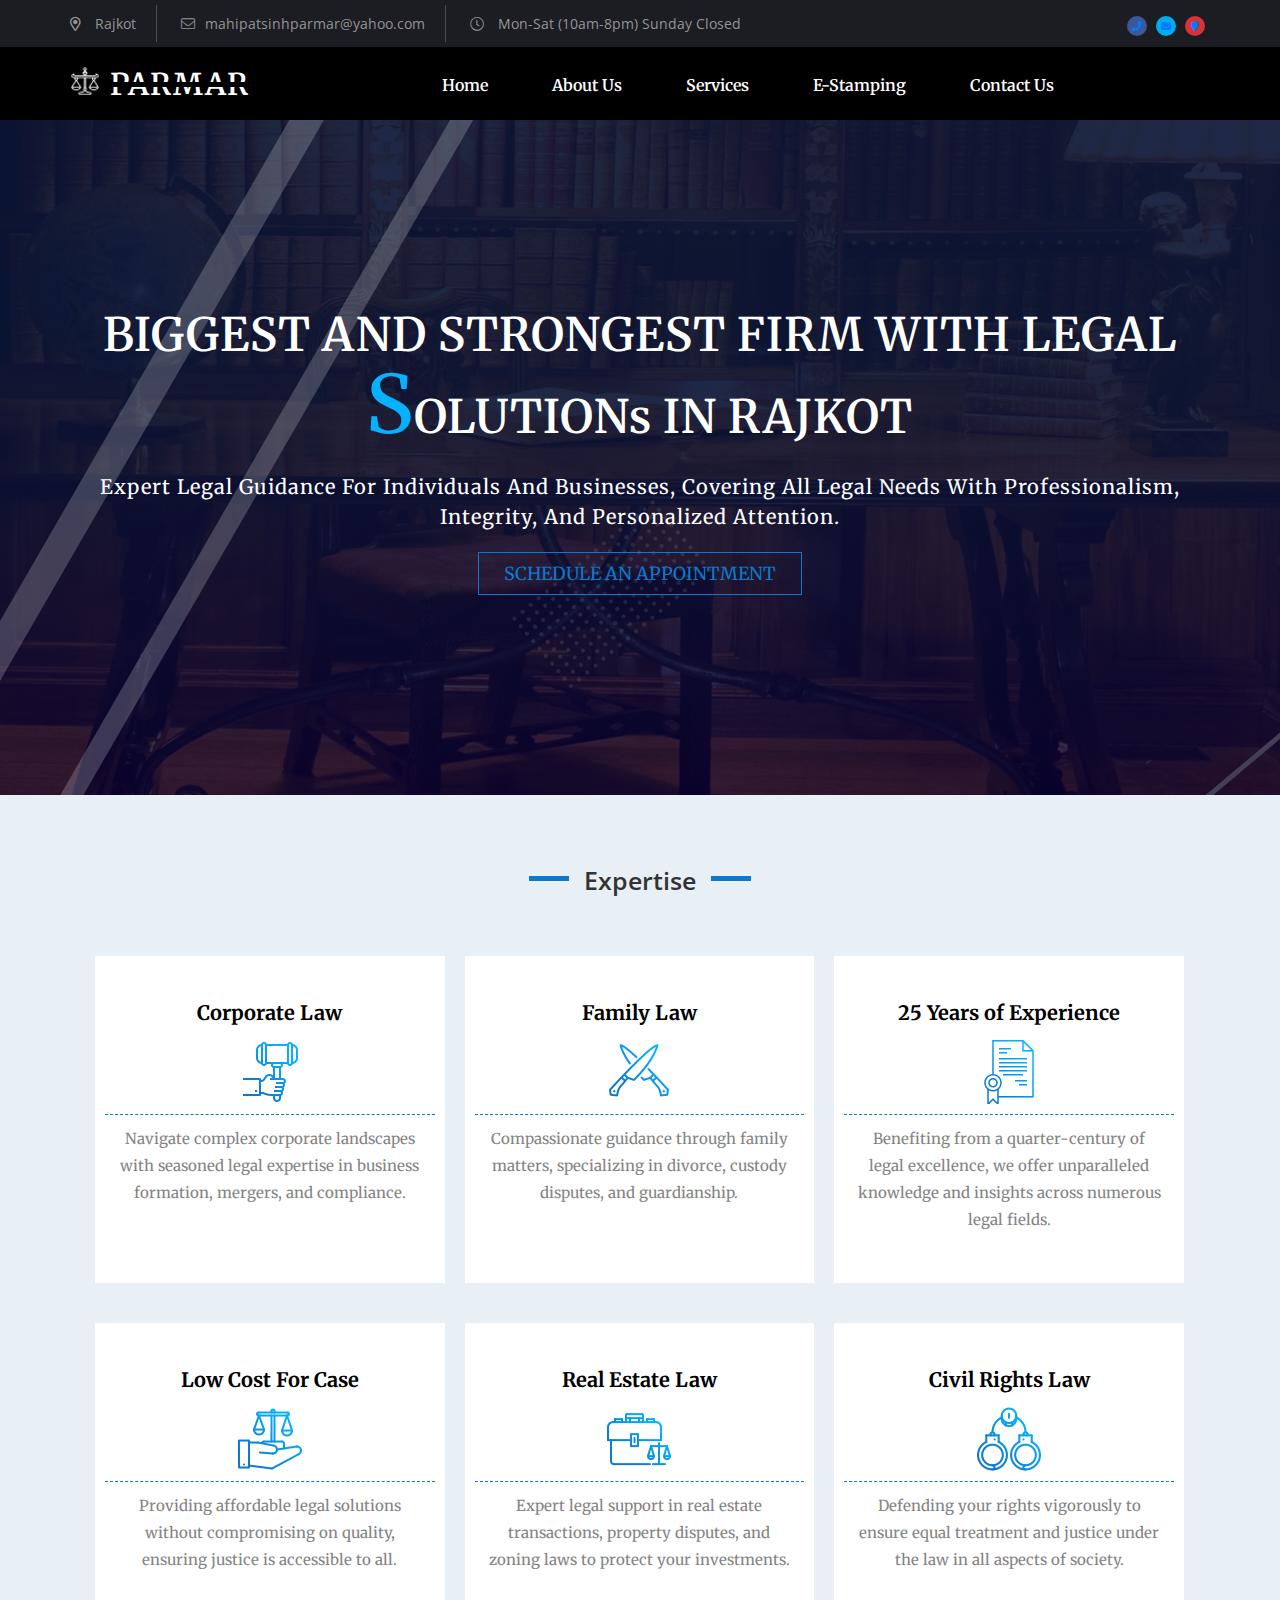
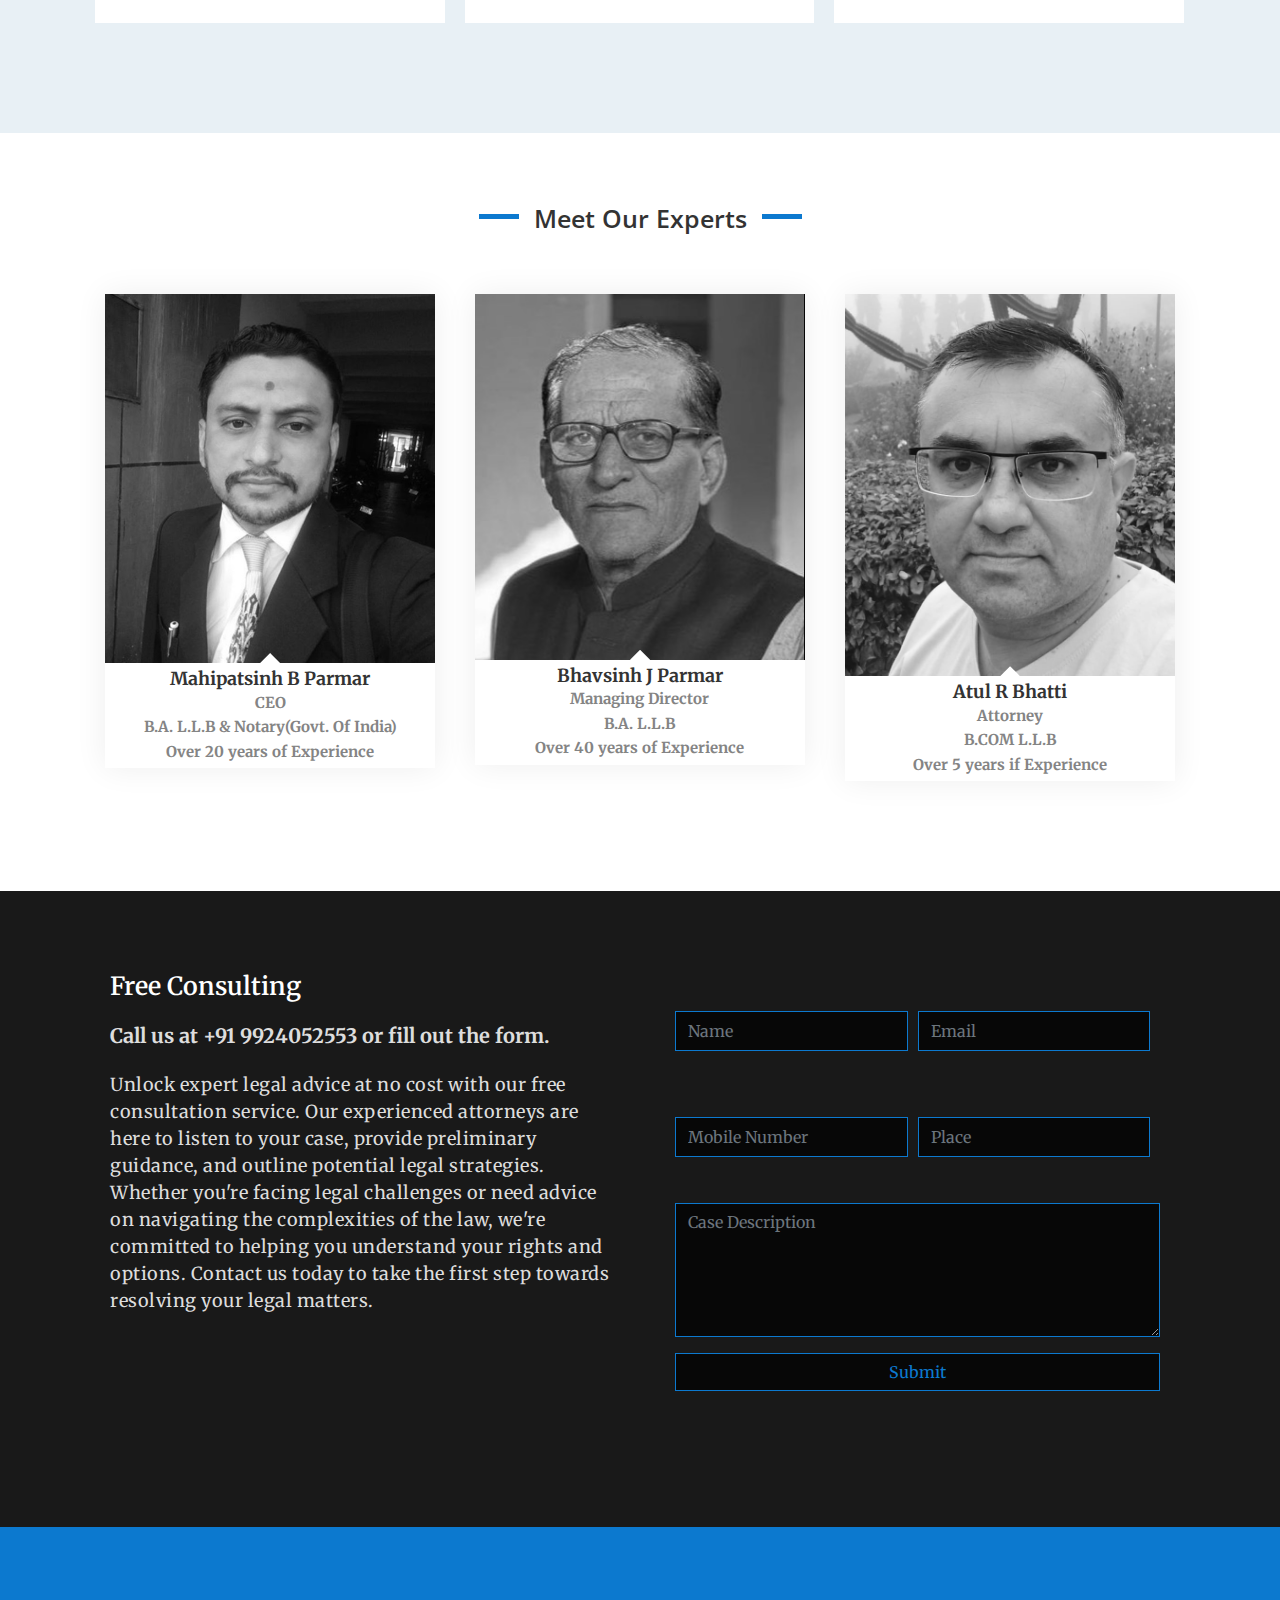
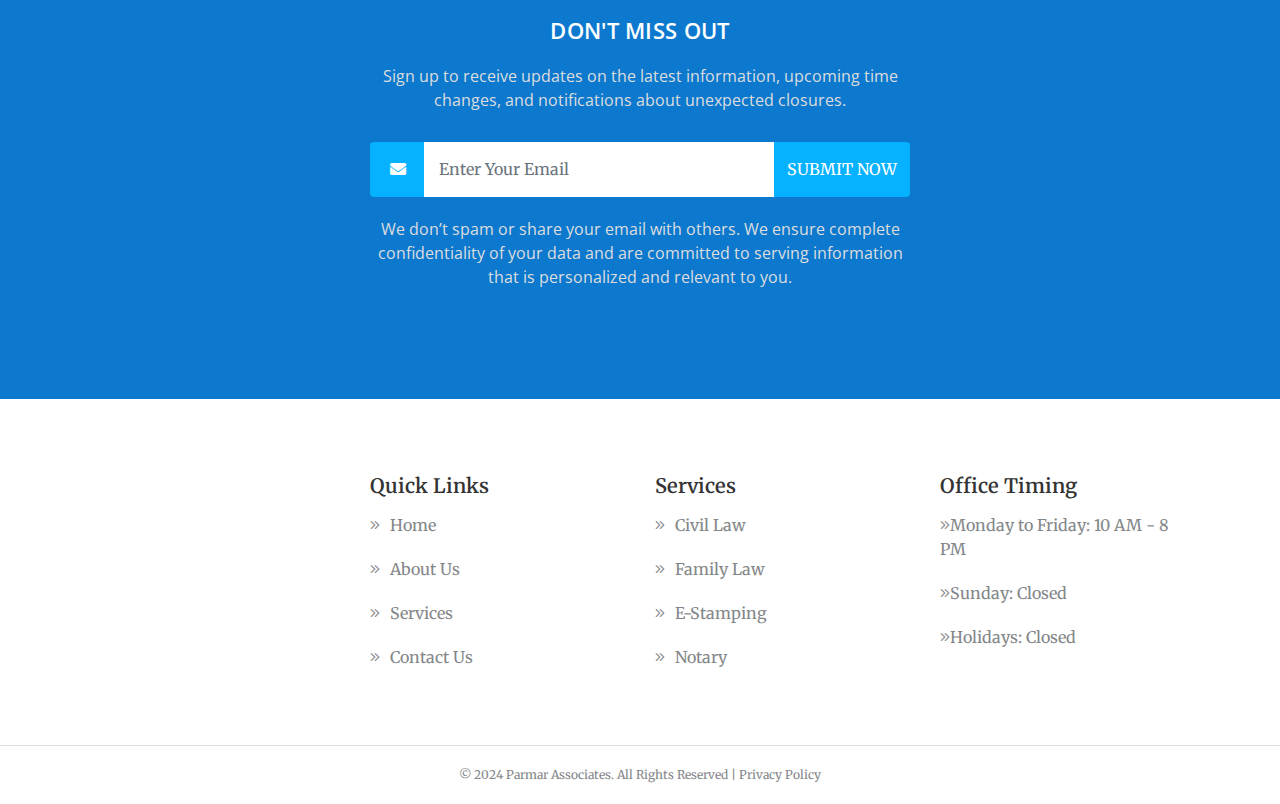
==== bootstrap-lawyer-template-free-download/index.html @ 135bc4b3 "Changed whole site" ====
<!doctype html>
<html lang="en">

<head>
    <meta charset="utf-8">
    <meta name="viewport" content="width=device-width, initial-scale=1, shrink-to-fit=no">
    <title>Parmar Law Firm</title>
    <link rel="shortcut icon" href="assets/images/fav.png" type="image/x-icon">
    <link rel="stylesheet" href="assets/css/bootstrap.min.css">
    <link rel="stylesheet" href="assets/css/all.min.css">
    <link rel="stylesheet" href="assets/css/style.css" />
    <!-- <link rel="stylesheet" href="assets/css/responsive.css" /> -->
</head>

<body>
    <header>
        <div class="top-sec">
            <div class="container">
                <div class="row">
                    <div class="top-use-sec">
                        <ol>
                            <li><i class="far fa-map-marker-alt"></i> Rajkot</li>
                            <li><i class="fal fa-envelope"></i>mahipatsinhparmar@yahoo.com</li>
                            <li><i class="fal fa-clock"></i> Mon-Sat (10am-8pm) Sunday Closed</li>
                        </ol>
                        <div class="top-social">
                            <ul>
                                <li><a href="tel:+91 9924052553"><i class="fas fa-phone"></i></a></li> <!-- Updated for phone -->
                                <li><a href="mailto:mahipatsinhparmar@yahoo.com"><i class="fas fa-envelope"></i></a></li>
                                <li><a href="https://www.google.com/maps/dir//Accurate+Square,+ACCURATE+SQUARE,+Nr+ATUL+MOTORS,+Tagore+Rd,+GIDC+UdhyogNagar,+Bhakti+Nagar,+Rajkot,+Gujarat+360002,+India/@22.2834479,70.7929399,19z/data=!4m17!1m7!3m6!1s0x3959cbda35b90e2b:0x4c82ea617915c2b4!2sAccurate+Square!8m2!3d22.2834467!4d70.7935836!16s%2Fg%2F11fd486b8y!4m8!1m0!1m5!1m1!1s0x3959cbda35b90e2b:0x4c82ea617915c2b4!2m2!1d70.7935836!2d22.2834467!3e3?entry=ttu"> <i class="fa fa-map-marker" href=""></i> </a></li>
                            </ul>
                        </div>
                    </div>
                </div>
            </div>
        </div>

        <div class="main-nav">
            <div class="container">
                <div class="row">
                    <div class="nav">
                        <div class="logo">
                            <h1 style="font-size: 30px !important;">Parmar</h1>
                        </div>

                        <div class="menu-toggle"></div>
                        <div class="my-nav-items">
                            <div class="menu">
                                <ul>
                                    <li><a href="index.html">Home</a></li>
                                    <li><a href="about-us.html">About Us</a></li>
                                    <li><a href="services.html">Services</a></li>
                                    <li><a href="blog.html">E-Stamping</a></li>
                                    <li><a href="contact-us.html">Contact us</a></li>
                                </ul>
                            </div>
                        </div>
                    </div>
                </div>
            </div>
        </div>
    </header>

    <section class="slider">
        <div class="container custom-container">
            <div class="row">
                <div class="col-12">
                    <div class="head-content">
                        <h2>BIGGEST AND STRONGEST FIRM WITH LEGAL <span>S</span>OLUTIONs IN RAJKOT</h2>
                        <p>Expert legal guidance for individuals and businesses, covering all legal needs with professionalism, integrity, and personalized attention.</p>
                          <div class="btn-01">
                              <a href="contact-us.html"><span>Schedule An Appointment</span></a>
                          </div>
                    </div>
                </div>
            </div>
        </div>
    </section>

    <section class="bg-01">
        <div class="container">
            <div class="row">
                <div class="heading-items">
                    <h2>Expertise</h2>
                </div>
    
                <div class="card-feautures-main d-flex">
                    
                    <!-- Corporate Law -->
                    <div class="card-feautures-sup">
                        <div class="feautures-content">
                            <div class="content-head">
                                <a href="services.html">
                                <h2>Corporate Law</h2></a>
                            </div>
                            <div class="inner-items">
                                <div class="feauters-icon-box">
                                    <img src="assets/images/icons/attorney.png" >
                                </div>
                                <div class="text-box">
                                    <p>Navigate complex corporate landscapes with seasoned legal expertise in business formation, mergers, and compliance.</p>
                                </div>
                            </div>
                        </div>
                    </div>
    
                    <!-- Family Law -->
                    <div class="card-feautures-sup">
                        <div class="feautures-content">
                            <div class="content-head">
                                <a href="services.html">
                                <h2>Family Law</h2></a>
                            </div>
                            <div class="inner-items">
                                <div class="feauters-icon-box">
                                    <img src="assets/images/icons/fight.png" >
                                </div>
                                <div class="text-box">
                                    <p>Compassionate guidance through family matters, specializing in divorce, custody disputes, and guardianship.</p>
                                </div>
                            </div>
                        </div>
                    </div>
    
                    <!-- 25 Years of Experience -->
                    <div class="card-feautures-sup">
                        <div class="feautures-content">
                            <div class="content-head">
                                <a href="services.html">
                                <h2>25 Years of Experience</h2></a>
                            </div>
                            <div class="inner-items">
                                <div class="feauters-icon-box">
                                    <img src="assets/images/icons/experience.png" >
                                </div>
                                <div class="text-box">
                                    <p>Benefiting from a quarter-century of legal excellence, we offer unparalleled knowledge and insights across numerous legal fields.</p>
                                </div>
                            </div>
                        </div>
                    </div>
    
                    <!-- Low Cost For Case -->
                    <div class="card-feautures-sup">
                        <div class="feautures-content">
                            <div class="content-head">
                                <a href="services.html">
                                <h2>Low Cost For Case</h2></a>
                            </div>
                            <div class="inner-items">
                                <div class="feauters-icon-box">
                                    <img src="assets/images/icons/lowcost.png" >
                                </div>
                                <div class="text-box">
                                    <p>Providing affordable legal solutions without compromising on quality, ensuring justice is accessible to all.</p>
                                </div>
                            </div>
                        </div>
                    </div>
    
                    <!-- Real Estate Law -->
                    <div class="card-feautures-sup">
                        <div class="feautures-content">
                            <div class="content-head">
                                <a href="services.html">
                                <h2>Real Estate Law</h2></a>
                            </div>
                            <div class="inner-items">
                                <div class="feauters-icon-box">
                                    <img src="assets/images/icons/lawyer.png" >
                                </div>
                                <div class="text-box">
                                    <p>Expert legal support in real estate transactions, property disputes, and zoning laws to protect your investments.</p>
                                </div>
                            </div>
                        </div>
                    </div>
    
                    <!-- Civil Rights Law -->
                    <div class="card-feautures-sup">
                        <div class="feautures-content">
                            <div class="content-head">
                                <a href="services.html">
                                <h2>Civil Rights Law</h2></a>
                            </div>
                            <div class="inner-items">
                                <div class="feauters-icon-box">
                                    <img src="assets/images/icons/casestrategy.png" >
                                </div>
                                <div class="text-box">
                                    <p>Defending your rights vigorously to ensure equal treatment and justice under the law in all aspects of society.</p>
                                </div>
                            </div>
                        </div>
                    </div>
    
                </div>
            </div>
        </div>
    </section>

    <section class="bg-02">
        <div class="container">
            <div class="row">
                <div class="heading-items">
                    <h2>Meet Our Experts</h2>
                </div>

                <div class="main-team-card d-flex">
                    <div class="team-setup">
                        <div class="team-items">
                            <div class="team-user">
                                <img src="assets/images/team/attorney-1.jpg">
                            </div>
                            <div class="team-user-social">
                                <ol>
                                    <li><a href="tel:+91 9924052553"><i class="fas fa-phone" style="color: white;" important></i></a></li> <!-- Updated for phone -->
                                    <li><a href="mailto:mahipatsinhparmar@yahoo.com"><i class="fas fa-envelope" style="color: white;" important></i></a></li>
                                </ol>
                            </div>
                            <div class="team-name">
                                <h2>Mahipatsinh B Parmar</h2>
                                <b>CEO</b><br>
                                <b>B.A. L.L.B & Notary(Govt. Of India)</b><br>
                                <b>Over 20 years of Experience</b>
                            </div>
                        </div>
                    </div>

                    <div class="team-setup">
                        <div class="team-items">
                            <div class="team-user">
                                <img src="assets/images/team/attorney-2.jpeg">
                            </div>
                            <div class="team-user-social">
                                <ol>
                                    <li><a href="tel:+91 9824416217"><i class="fas fa-phone" style="color: white;" important></i></a></li> <!-- Updated for phone -->
                                    <li><a href="mailto:bhavsinhjparmar@gmail.com"><i class="fas fa-envelope" style="color: white;" important></i></a></li>
                                </ol>
                            </div>
                            <div class="team-name">
                                <h2>Bhavsinh J Parmar</h2>
                                <b>Managing Director</b><br>
                                <b>B.A. L.L.B</b><br>
                                <b>Over 40 years of Experience</b>
                            </div>
                        </div>
                    </div>

                    <div class="team-setup">
                        <div class="team-items">
                            <div class="team-user">
                                <img src="assets/images/team/attorney-3.jpeg">
                            </div>
                            <div class="team-user-social">
                                <ol>
                                    <li><a href="tel:+91 9824220868"><i class="fas fa-phone" style="color: white;" important></i></a></li> <!-- Updated for phone -->
                                    <li><a href="mailto:atulbhatti76@gmail.com"><i class="fas fa-envelope" style="color: white;" important></i></a></li>
                                </ol>
                            </div>
                            <div class="team-name">
                                <h2>Atul R Bhatti</h2>
                                <b>Attorney</b><br>
                                <b>B.COM L.L.B</b><br>
                                <b>Over 5 years if Experience</b>
                            </div>
                        </div>
                    </div>

                    
                    
                </div>
            </div>
        </div>
    </section>

    <div class="bg-03">
        <div class="container">
            <div class="row">
                <div class="counsolting-main d-flex">
                    <div class="consolting-sup">
                        <div class="consolting-contant">
                            <div class="heading">
                                <h3>Free Consulting</h3>
                                <b>Call us at +91 9924052553 or fill out the form.</b>
                                <p>Unlock expert legal advice at no cost with our free consultation service. Our experienced attorneys are here to listen to your case, provide preliminary guidance, and outline potential legal strategies. Whether you're facing legal challenges or need advice on navigating the complexities of the law, we're committed to helping you understand your rights and options. Contact us today to take the first step towards resolving your legal matters.</p>
                                </div>
                        </div>
                    </div>

                    <div class="consolting-sup">
                        <div class="consolting-contant">
                            <div class="form-consolting">
                                <form id="contactForm"> <!-- Added form id for easier JavaScript targeting -->
                                    <div class="form-dived d-flex">
                                        <div class="form-text">
                                            <div class="form-group">
                                                <input class="form-control" type="text" name="name" placeholder="Name" required>
                                            </div>
                                        </div>
                                        <div class="form-text">
                                            <div class="form-group mr-0">
                                                <input class="form-control" type="email" name="email" placeholder="Email" required pattern="[a-z0-9._%+-]+@[a-z0-9.-]+\.[a-z]{2,}$">
                                            </div>
                                        </div>
                    
                                        <div class="form-text">
                                            <div class="form-group">
                                                <input class="form-control" type="tel" name="phone" placeholder="Mobile Number" required pattern="[0-9]{10}">
                                            </div>
                                        </div>
                    
                                        <div class="form-text">
                                            <div class="form-group mr-0">
                                                <input class="form-control" type="text" name="place" placeholder="Place" required>
                                            </div>
                                        </div>
                    
                                        <div class="form-mesage">
                                            <div class="form-group">
                                                <textarea name="caseDescription" cols="60" rows="5" class="form-control" placeholder="Case Description"></textarea>
                                            </div>
                                            <!-- Submit Button -->
                                            <div class="form-group">
                                                <button type="submit" class="form-control">Submit</button>
                                            </div>
                                        </div>
                                    </div>
                                </form>
                            </div>
                        </div>
                    </div>
                </div>
            </div>
        </div>
    </div>

    

    <section class="bg-05">
        <div class="container">
            <div class="row">
                <div class="send-main">
                    <div class="content-sen">
                        <h2>DON'T MISS OUT</h2>
                        <p>Sign up to receive updates on the latest information, upcoming time changes, and notifications about unexpected closures.</p>
                    </div>
                    <div class="end-buttons">
                        <form id="signupform">
                            <div class="input-group">
                                <div class="input-group-prepend">
                                    <span class="input-group-text">
                                        <i class="fas fa-envelope"></i>
                                    </span>
                                </div>
                                <input type="text" class="form-control" aria-label="" id="" placeholder="Enter Your Email" required>
                                <div class="input-group-append">
                                    <button class="btn sendbutton" id="emailInput" type="button">SUBMIT NOW</button>
                                </div>
                            </div>
                        </form>
                        <script>document.querySelector('.btn.sendbutton').addEventListener('click', function() {
                            var emailInput = document.querySelector('input[type="text"].form-control');
                            var emailPattern = /^[a-z0-9._%+-]+@[a-z0-9.-]+\.[a-z]{2,}$/;

                            if(emailInput.value.match(emailPattern)) {
                                alert("You have successfully signed up.");
                                emailInput.value = ''; // Clear the input field
                            } else {
                                
                            alert("You have successfully signed up.");
                            this.reset;
                            }
                        });</script>
                        <p>We don’t spam or share your email with others. We ensure complete confidentiality of your data and are 
                            committed to serving information that is personalized and relevant to you.</p>
                    </div>
                </div>
            </div>
        </div>
    </section>

    <footer>
        <div class="container">
            <div class="row">
                <div class="col-lg-3 col-md-3 col-sm-6 col-6">
                    <div class="footer-content"><div style="width: 100%"><iframe width="100%" height="250" frameborder="0" scrolling="no" marginheight="0" marginwidth="0" src="https://maps.google.com/maps?width=100%25&amp;height=600&amp;hl=en&amp;q=301,%20Accurate%20Square,%20Tagore%20Rd,%20nr.%20Maruti%20Suzuki%20Show%20Room,%20GIDC%20UdhyogNagar,%20Bhakti%20Nagar,%20Rajkot,%20Gujarat%20360002,%20India+(Parmar%20Associates)&amp;t=&amp;z=16&amp;ie=UTF8&amp;iwloc=B&amp;output=embed"><a href="https://www.gps.ie/">gps systems</a></iframe></div>
                    </div>
                </div>
                <div class="col-lg-3 col-md-3 col-sm-6 col-6">
                    <div class="footer-content">
                        <h2>Quick Links</h2>
                        <ol>
                            <li><a href="index.html"><i class="fal fa-angle-double-right"></i>Home</a></li>
                            <li><a href="about-us.html"><i class="fal fa-angle-double-right"></i>About Us</a></li>
                            <li><a href="services.html"><i class="fal fa-angle-double-right"></i>Services</a></li>
                            <li><a href="contact-us.html"><i class="fal fa-angle-double-right"></i>Contact Us</a></li>
                        </ol>
                    </div>
                </div>
                <div class="col-lg-3 col-md-3 col-sm-6 col-6">
                    <div class="footer-content">
                        <h2>Services</h2>
                        <ol>
                            <li><a href="services.html"><i class="fal fa-angle-double-right"></i>Civil Law</a></li>
                            <li><a href="services.html"><i class="fal fa-angle-double-right"></i>Family Law</a></li>
                            <li><a href="blog.html"><i class="fal fa-angle-double-right"></i>E-Stamping</a></li>
                            <li><a href="blog.html"><i class="fal fa-angle-double-right"></i>Notary</a></li>
                        </ol>
                    </div>
                </div>
                <div class="col-lg-3 col-md-3 col-sm-6 col-6">
                    <div class="footer-content">
                        <h2>Office Timing</h2>
                        <ol>
                            <li><i class="fal fa-angle-double-right"></i>Monday to Friday: 10 AM - 8 PM</li>
                            <li><i class="fal fa-angle-double-right"></i>Sunday: Closed</li>
                            <li><i class="fal fa-angle-double-right"></i>Holidays: Closed</li>
                        </ol>
                    </div>
                </div>
                
            </div>
        </div>
        <div class="copy-right">
            <div class="container">
                <div class="copy-right-card">
                    © 2024 Parmar Associates. All Rights Reserved | Privacy Policy
                </div>
            </div>
        </div>
    </footer>
</body>

<script src="assets/js/jquery-3.2.1.min.js"></script>
<script src="assets/js/popper.min.js"></script>
<script src="assets/js/bootstrap.min.js"></script>
<script src="assets/js/script.js"></script>
</html>
---- bootstrap-lawyer-template-free-download/assets/css/style.css ----
@import url(https://fonts.googleapis.com/css2?family=Merriweather:300,400,500,600,400italic,&display=swap);
@import url(https://fonts.googleapis.com/css2?family=Open+Sans:300,400,500,600&display=swap);
@import url(https://fonts.googleapis.com/css2?family=Open+Sans:wght@300;400&display=swap);
/* ================================ Basic CSS =============================== */
body {
  margin: 0px;
  padding: 0px;
  font-family: 'Merriweather', serif; }

* {
  margin: 0px;
  padding: 0px;
  box-sizing: border-box; }

img {
  max-width: 100%; }

h1, h2, h3, h4, h5, h6 {
  margin: 0px; }

ul, ol {
  margin: 0px;
  padding: 0px; }

h2 {
  color: #333333;
  font-family: 'Merriweather', serif;
  font-weight: 700; }

li {
  list-style: none; }

a {
  text-decoration: none; }

a:hover {
  text-decoration: none; }
  #learnMoreBtn1, #learnMoreBtn2, #learnMoreBtn3 {
    cursor: pointer; /* Ensures the hand cursor appears on hover */
    padding: 10px;
    background-color: #007bff; /* Bootstrap primary blue for consistency */
    color: white;
    border: none;
    border-radius: 5px;
    transition: background-color 0.3s ease; /* Smooth transition for hover effect */
  }
  
  #learnMoreBtn1:hover, #learnMoreBtn2:hover, #learnMoreBtn3:hover {
    background-color: #0056b3; /* Darker shade of blue on hover for feedback */
  }

  .learn-more-btn {
    cursor: pointer;
    padding: 8px 15px;
    background-color: #007bff;
    color: white;
    border: none;
    border-radius: 4px;
    margin-top: 10px;
}

.dialog-box {
    position: fixed; /* or 'absolute' depending on your needs */
    left: 50%;
    top: 50%;
    transform: translate(-50%, -50%);
    background-color: #fff;
    padding: 20px;
    border: 1px solid #ddd;
    border-radius: 5px;
    z-index: 1000; /* Ensure it's above other content */
    width: 80%; /* or fixed width, depending on your preference */
    max-width: 600px; /* Adjust as needed */
}

.dialog-content .close-btn {
    float: right;
    font-size: 24px;
    cursor: pointer;
}

  
/* ================================ Header CSS =============================== */
.top-sec {
  background: #1c1c23;
  position: relative;
  overflow: hidden;
  color: #fff;
  font-family: 'Open Sans', sans-serif;
  padding: 5px; }

  @media screen and (max-width: 575.98px) {
    .top-sec {
      display: none; } }
  .top-sec .top-use-sec {
    display: flex;
    justify-content: space-between;
    align-items: center;
    width: 100%; }
    .top-sec .top-use-sec .top-social {
      position: relative; }
      @media (max-width: 767.98px) {
        .top-sec .top-use-sec .top-social {
          display: none; } }
      .top-sec .top-use-sec .top-social ul li {
        display: inline-block;
        height: 20px;
        background: #06b2ff;
        width: 20px;
        color: #fff;
        text-align: center;
        line-height: 20px;
        font-size: 10px;
        border-radius: 50px;
        margin: 0 5px 0 0;
        position: relative;
        z-index: 1; }
        .top-sec .top-use-sec .top-social ul li:nth-child(1) {
          background: #3b5998; }
        .top-sec .top-use-sec .top-social ul li:nth-child(2) {
          background: #00acee; }
        .top-sec .top-use-sec .top-social ul li:nth-child(3) {
          background: #db3236; }
        .top-sec .top-use-sec .top-social ul li:nth-child(4) {
          background: #00aff0; }
        @media (max-width: 991.98px) {
          .top-sec .top-use-sec .top-social ul li {
            display: none; } }
    .top-sec .top-use-sec ol li {
      display: inline-block;
      font-size: 14px;
      font-weight: 400;
      padding: 8px 20px;
      color: #949494;
      border-right: 1px solid #7d7d7d7d; }
      .top-sec .top-use-sec ol li:last-child {
        border: none; }
      .top-sec .top-use-sec ol li:nth-child(1) {
        padding-left: 0px; }
      .top-sec .top-use-sec ol li i {
        margin-right: 10px; }
      @media (min-width: 576px) and (max-width: 767.98px) {
        .top-sec .top-use-sec ol li {
          padding: 8px 10px;
          font-size: 11px; } }

.main-nav {
  background: #000;
  position: relative;
  width: 100%;
  overflow: hidden;
  padding: 12px; }
  .main-nav .nav {
    display: flex;
    align-items: center;
    position: relative;
    width: 100%; }
    @media screen and (max-width: 768px) {
      .main-nav .nav {
        display: block;
        padding: 10px 15px; } }
    .main-nav .nav .menu-toggle {
      height: 40px;
      width: 40px;
      align-items: center;
      margin: 0px 0 0 40px;
      opacity: 0;
      visibility: hidden;
      position: absolute;
      right: 10px;
      top: 7px;
      background: #000;
      color: #fff;
      display: flex;
      align-items: center;
      justify-content: center;
      z-index: 999; }
      .main-nav .nav .menu-toggle .active::before {
        content: "\f00d"; }
      .main-nav .nav .menu-toggle::before {
        position: absolute;
        content: "\f0c9";
        font-size: 25px;
        color: #fff;
        font-family: "Font Awesome 5 Pro"; }
      @media screen and (max-width: 768px) {
        .main-nav .nav .menu-toggle {
          opacity: 1;
          visibility: visible; } }
    .main-nav .nav .my-nav-items {
      position: relative;
      width: 70%; }
      .main-nav .nav .my-nav-items .active {
        display: block !important; }
      @media screen and (max-width: 768px) {
        .main-nav .nav .my-nav-items {
          width: 100%;
          display: none; } }
      .main-nav .nav .my-nav-items .menu {
        display: block; }
        .main-nav .nav .my-nav-items .menu ul li {
          display: inline-block;
          padding: 0px 30px;
          position: relative; }
          @media (min-width: 768px) and (max-width: 991.98px) {
            .main-nav .nav .my-nav-items .menu ul li {
              padding: 0px 20px; } }
          .main-nav .nav .my-nav-items .menu ul li:hover a {
            color: #0c79cf;
            border-top: 3px solid #0c79cf; }
            @media screen and (max-width: 768px) {
              .main-nav .nav .my-nav-items .menu ul li:hover a {
                border: none; } }
          @media screen and (max-width: 768px) {
            .main-nav .nav .my-nav-items .menu ul li {
              display: block;
              padding-left: 0px; } }
          .main-nav .nav .my-nav-items .menu ul li a {
            color: #fff;
            font-size: 16px;
            text-transform: capitalize;
            padding: 11px 0px;
            font-weight: 600;
            display: block;
            border-top: 3px solid transparent;
            transition: 0.6s; }
            @media screen and (max-width: 768px) {
              .main-nav .nav .my-nav-items .menu ul li a {
                border: none; } }
    .main-nav .nav .logo {
      width: 30%;
      position: relative;
      display: block; }
      @media screen and (max-width: 768px) {
        .main-nav .nav .logo {
          width: 100%; } }
      .main-nav .nav .logo h1 {
        font-size: 30px;
        font-weight: 600;
        color: #fff;
        text-transform: uppercase;
        letter-spacing: 1px;
        position: relative;
        padding: 0 0 0 40px;
        z-index: 9; }
        .main-nav .nav .logo h1::before {
          position: absolute;
          content: "";
          background: url(../images/law-logo.png);
          top: 0;
          left: 0;
          width: 30px;
          height: 30px;
          background-repeat: no-repeat;
          background-position: left;
          filter: invert(1);
          z-index: 8; }
        .main-nav .nav .logo h1::after {
          position: absolute;
          content: "";
          width: 151px;
          height: 5px;
          background: #000;
          left: 43px;
          /* transform: rotate(8deg); */
          top: 16px; }

.menu-toggle.active::before {
  content: "\f00d" !important; }

.my-nav-items.active {
  display: block !important; }

/* ================================ Slider CSS =============================== */
.slider {
  position: relative;
  background: url(../images/3.jpg);
  background-position: center;
  background-repeat: no-repeat;
  background-size: cover;
  padding: 150px 0px;
  overflow: hidden;
  z-index: 9; }
  @media screen and (max-width: 768px) {
    .slider {
      padding: 50px 0px; } }
  @media (min-width: 768px) and (max-width: 991.98px) {
    .slider {
      padding: 100px 0px; } }
  .slider::before {
    position: absolute;
    content: "";
    top: 0;
    width: 100%;
    height: 100%;
    left: 0;
    background: rgba(9, 2, 52, 0.8);
    z-index: 2; }
  .slider::after {
    position: absolute;
    content: "";
    width: 100%;
    height: 100%;
    z-index: 2;
    left: 0;
    top: 0;
    background-image: -webkit-linear-gradient(rgba(13, 31, 54, 0.6) 40%, transparent); }
  .slider .slide-effect {
    position: absolute;
    top: 0;
    width: 100px;
    background: rgba(0, 0, 0, 0.2);
    z-index: 9;
    right: 0;
    bottom: 0;
    text-align: center;
    line-height: 50px;
    color: #fff; }
    .slider .slide-effect .social-media {
      height: 100%;
      display: flex;
      align-items: center;
      justify-content: center; }
      .slider .slide-effect .social-media ol li {
        transition: 0.3s;
        padding: 15px 20px;
        color: #7b7b7b;
        font-size: 25px; }
        .slider .slide-effect .social-media ol li:hover {
          transform: translateX(-10px); }
  .slider .head-content {
    padding: 30px 0px;
    position: relative;
    display: inline-block;
    width: 100%;
    color: #fff;
    text-align: center;
    z-index: 3;
    width: 90%;
    display: block;
    margin: auto; }
    @media screen and (max-width: 767.98px) {
      .slider .head-content {
        width: 80%;
        padding: 10px 0px; } }
    @media (min-width: 768px) and (max-width: 991.98px) {
      .slider .head-content {
        width: 85%;
        padding: 0px 0px; } }
    .slider .head-content::before {
      position: absolute;
      content: "";
      background: url(../images/slider/shape.png);
      background-repeat: no-repeat;
      background-size: cover;
      background-position: center;
      right: 48%;
      height: 200px;
      width: 100px;
      bottom: -47px;
      transform: rotate(50deg); }
    .slider .head-content::after {
      position: absolute;
      content: "";
      width: 5px;
      height: 100%;
      background: #453e58;
      border-radius: 20px;
      right: 0;
      transform: rotate(50deg); }
    .slider .head-content h2 {
      display: block;
      color: #fff;
      font-weight: 600;
      font-size: 46px;
      text-transform: capitalize;
      line-height: 70px;
      letter-spacing: 1px; }
      @media screen and (max-width: 767.98px) {
        .slider .head-content h2 {
          font-size: 25px;
          line-height: 40px; } }
      @media (min-width: 768px) and (max-width: 991.98px) {
        .slider .head-content h2 {
          font-size: 35px;
          line-height: 50px; } }
      .slider .head-content h2::before {
        position: absolute;
        content: "";
        width: 20px;
        height: 900px;
        background: rgba(255, 255, 255, 0.2);
        border-radius: 20px;
        transform: rotate(30deg);
        top: -230px;
        left: 160px; }
      .slider .head-content h2::after {
        position: absolute;
        content: "";
        width: 30px;
        height: 900px;
        background: rgba(255, 255, 255, 0.2);
        border-radius: 20px;
        transform: rotate(30deg);
        top: -230px;
        left: 0; }
      .slider .head-content h2 span {
        color: #06b2ff;
        font-size: 80px; }
        @media screen and (max-width: 767.96px) {
          .slider .head-content h2 span {
            font-size: 30px;
            color: #fff; } }
    .slider .head-content p {
      font-size: 20px;
      text-transform: capitalize;
      font-weight: normal;
      letter-spacing: 1px;
      margin: 20px 0px; }
      @media screen and (max-width: 767.98px) {
        .slider .head-content p {
          font-size: 18px;
          line-height: 29px; } }
    .slider .head-content .btn-01 {
      position: relative;
      margin: 20px 0px;
      z-index: 9;
      display: block; }
      .slider .head-content .btn-01 a {
        display: inline-block;
        z-index: 9;
        opacity: 1;
        padding: 9px 25px;
        color: #0c79cf;
        font-size: 18px;
        text-align: center;
        border: 1px solid #0c79cf;
        text-transform: uppercase;
        margin: 0 10px;
        cursor: pointer;
        line-height: normal;
        position: relative; }
        .slider .head-content .btn-01 a::after {
          content: '';
          position: absolute;
          bottom: 6px;
          left: 0;
          -webkit-transition: width .4s;
          -o-transition: width .4s;
          transition: width .4s;
          height: 100%;
          background: #06b2ff;
          width: 0;
          bottom: 0;
          z-index: 1; }
        .slider .head-content .btn-01 a span {
          position: relative;
          z-index: 2; }
        .slider .head-content .btn-01 a:nth-child(2) {
          background: #0c79cf;
          color: #fff; }
        .slider .head-content .btn-01 a:hover {
          color: #fff; }
          .slider .head-content .btn-01 a:hover::after {
            width: 100%; }
        @media screen and (max-width: 576px) {
          .slider .head-content .btn-01 a {
            margin: 10px 0px; } }

.custom-container {
  max-width: 1360px; }

/* ================================ Section CSS =============================== */
.bg-01 {
  padding: 50px 0px;
  position: relative;
  overflow: hidden;
  background: #e8f0f5; }
  @media screen and (max-width: 768px) {
    .bg-01 {
      padding: 20px 0px; } }
  .bg-01 .card-feautures-main {
    width: 100%;
    margin: 20px 0px;
    padding: 10px 15px;
    flex-wrap: wrap;
    display: flex;
    position: relative; }
    .bg-01 .card-feautures-main .card-feautures-sup {
      margin: 0 0 20px 0;
      padding: 10px 10px;
      width: 33.3%;
      margin-bottom: 20px;
      -webkit-flex-direction: 1 1 33.3%;
      -moz-flex-direction: 1 1 33.3%;
      -ms-flex-direction: 1 1 33.3%;
      flex: 1 1 33.3%;
      position: relative;
      max-width: 33.3%; }
      @media screen and (max-width: 375px) {
        .bg-01 .card-feautures-main .card-feautures-sup {
          width: 100%;
          max-width: 100%;
          flex: 1 1 100%;
          -webkit-flex-direction: 1 1 100%;
          -moz-flex-direction: 1 1 100%;
          -ms-flex-direction: 1 1 100%; } }
      @media (min-width: 376px) and (max-width: 767.98px) {
        .bg-01 .card-feautures-main .card-feautures-sup {
          width: 50%;
          max-width: 50%;
          flex: 1 1 50%;
          -webkit-flex-direction: 1 1 50%;
          -moz-flex-direction: 1 1 50%;
          -ms-flex-direction: 1 1 50%; } }
      .bg-01 .card-feautures-main .card-feautures-sup .feautures-content {
        background-color: #fff;
        transition: background-color .5s ease;
        height: 100%;
        padding: 40px 10px; }
        .bg-01 .card-feautures-main .card-feautures-sup .feautures-content:hover {
          -moz-box-shadow: 0 2px 10px 1px rgba(0, 0, 0, 0.25);
          -ms-box-shadow: 0 2px 10px 1px rgba(0, 0, 0, 0.25);
          -webkit-box-shadow: 0 2px 10px 1px rgba(0, 0, 0, 0.25);
          box-shadow: 0 2px 10px 1px rgba(0, 0, 0, 0.25);
          background-color: #0c79cf;
          transition: background-color .5s ease; }
          .bg-01 .card-feautures-main .card-feautures-sup .feautures-content:hover .text-box p {
            color: #fff; }
          .bg-01 .card-feautures-main .card-feautures-sup .feautures-content:hover .feauters-icon-box {
            border-color: #55a1dd; }
            .bg-01 .card-feautures-main .card-feautures-sup .feautures-content:hover .feauters-icon-box img {
              -webkit-filter: brightness(0) invert(1);
              filter: brightness(0) invert(1); }
          .bg-01 .card-feautures-main .card-feautures-sup .feautures-content:hover .content-head h2 {
            color: #fff; }
        .bg-01 .card-feautures-main .card-feautures-sup .feautures-content .content-head {
          position: relative;
          padding: 5px 0px;
          text-align: center;
          transition: 0.5s ease; }
          .bg-01 .card-feautures-main .card-feautures-sup .feautures-content .content-head h2 {
            font-size: 20px;
            color: #000; }
        .bg-01 .card-feautures-main .card-feautures-sup .feautures-content .feauters-icon-box {
          padding: 10px 0px;
          border-bottom: 1px dashed #0c79cf;
          text-align: center;
          display: block;
          transition: 0.5s; }
        .bg-01 .card-feautures-main .card-feautures-sup .feautures-content .text-box {
          padding: 10px 10px;
          text-align: center; }
          .bg-01 .card-feautures-main .card-feautures-sup .feautures-content .text-box p {
            font-size: 15px;
            color: #848484;
            line-height: 27px;
            margin: 0px; }

.heading-items {
  width: 100%;
  display: inline-block;
  text-align: center;
  padding: 20px 0px; }
  .heading-items h2 {
    font-family: 'Open Sans', sans-serif;
    font-size: 25px;
    font-weight: 600;
    position: relative;
    display: inline-block;
    text-transform: capitalize; }
    .heading-items h2::before {
      position: absolute;
      content: "";
      width: 40px;
      height: 5px;
      background: #0c79cf;
      top: 36%;
      left: -55px; }
    .heading-items h2::after {
      position: absolute;
      content: "";
      width: 40px;
      height: 5px;
      background: #0c79cf;
      top: 36%;
      right: -55px; }
  .heading-items span {
    position: relative;
    margin: 15px 0px 0px;
    display: block;
    font-size: 30px; }
    .heading-items span i {
      height: 40px;
      width: 40px;
      background: #e0e0e0;
      line-height: 40px;
      text-align: center;
      transform: rotate(45deg);
      color: #c9c9c9; }

.bg-02 {
  padding: 50px 0px;
  position: relative;
  overflow: hidden; }
  .bg-02 .main-team-card {
    display: flex; /* Use flexbox for layout */
    flex-wrap: wrap; /* Allow items to wrap */
    justify-content: center; /* Center items horizontally */
    align-items: flex-start; /* Align items to start vertically */
    width: 100%;
    padding: 10px 15px;
    margin: 20px 0px;
    position: relative;
    transition: 0.5s;
}

/* Team member block */
.bg-02 .main-team-card .team-setup {
    margin: 0 10px 20px; /* Adjust margins for spacing */
    padding: 10px;
    width: calc(33.333% - 20px); /* Adjust width to fit three items per row, accounting for margin */
    box-sizing: border-box; /* Include padding and border in the element's total width and height */
}

/* Responsiveness: Adjustments for smaller screens */
@media screen and (max-width: 991px) {
    .bg-02 .main-team-card .team-setup {
        width: calc(50% - 20px); /* Two items per row on medium screens */
    }
}

@media screen and (max-width: 767px) {
    .bg-02 .main-team-card .team-setup {
        width: 100%; /* One item per row on small screens */
        max-width: 100%; /* Ensure item does not exceed its container's width */
    }
}

/* Styling for team member items, names, and social icons remains unchanged */
.bg-02 .main-team-card .team-setup .team-items {
    width: 100%;
    display: block;
    box-shadow: 0 0 30px rgba(0, 0, 0, 0.07);
    transition: 0.5s;
    position: relative;
}

.bg-02 .main-team-card .team-setup .team-items:hover .team-user-social {
    opacity: 1;
    visibility: visible;
    left: 0;
    display: flex; /* Changed to flex to ensure centering */
}

.bg-02 .main-team-card .team-setup .team-items .team-name {
    padding: 5px 0px;
    position: relative;
    display: block;
    text-align: center;
    z-index: 2;
}

/* No changes below this line */

          .bg-02 .main-team-card .team-setup .team-items .team-name::before {
            position: absolute;
            content: "";
            width: 20px;
            height: 20px;
            background: #fff;
            top: -10px;
            -webkit-clip-path: polygon(50% 0%, 100% 50%, 50% 100%, 0% 50%);
            clip-path: polygon(50% 0%, 100% 50%, 50% 100%, 0% 50%);
            left: 47%;
            z-index: 1; }
          .bg-02 .main-team-card .team-setup .team-items .team-name h2 {
            font-size: 18px; }
          .bg-02 .main-team-card .team-setup .team-items .team-name b {
            font-size: 15px;
            color: #848484; }
        .bg-02 .main-team-card .team-setup .team-items .team-user {
          overflow: hidden;
          position: relative;
          transition: 0.5s; }
          .bg-02 .main-team-card .team-setup .team-items .team-user::before {
            position: absolute;
            content: "";
            height: 100%;
            left: 0;
            top: 0;
            width: 0;
            opacity: 0;
            visibility: hidden;
            transition: 0.5s;
            background: rgba(0, 0, 0, 0.7); }
        .bg-02 .main-team-card .team-setup .team-items .team-user-social {
          position: absolute;
          height: 45px;
          background: rgba(255, 255, 255, 0.1);
          width: 100%;
          padding: 5px 0px;
          top: 50%;
          text-align: center;
          display: flex;
          align-items: center;
          justify-content: center;
          left: -100%;
          opacity: 0;
          visibility: hidden;
          transition: 0.5s;
          display: none; }
          @media (min-width: 768px) and (max-width: 991.98px) {
            .bg-02 .main-team-card .team-setup .team-items .team-user-social {
              top: 40%; } }
          .bg-02 .main-team-card .team-setup .team-items .team-user-social ol li {
            display: inline-block;
            padding-right: 10px;
            color: #fff;
            transition: 0.6s;
            height: 30px;
            width: 30px;
            background: #0c79cf;
            line-height: 30px;
            text-align: center;
            padding: 0px;
            border-radius: 50px;
            font-size: 16px;
            margin-right: 5px; }
            .bg-02 .main-team-card .team-setup .team-items .team-user-social ol li:hover {
              color: #0c79cf;
              transform: translateX(-5px); }

.bg-03 {
  position: relative;
  background: url(../images/bg-03.jpg);
  background-repeat: no-repeat;
  background-size: cover;
  background-position: center;
  background-attachment: fixed; }
  @media screen and (max-width: 767.98px) {
    .bg-03 {
      padding: 20px 0px; } }
  @media (min-width: 768px) and (max-width: 991.98px) {
    .bg-03 {
      padding: 0px 0px; } }
  .bg-03::before {
    position: absolute;
    content: "";
    width: 100%;
    top: 0;
    left: 0;
    height: 100%;
    background: rgba(0, 0, 0, 0.9); }
  .bg-03 .counsolting-main {
    flex-wrap: wrap;
    width: 100%;
    margin: 20px 0px;
    padding: 10px 15px;
    position: relative; }
    @media (min-width: 768px) and (max-width: 991.98px) {
      .bg-03 .counsolting-main {
        margin: 0px; } }
    @media screen and (max-width: 768px) {
      .bg-03 .counsolting-main {
        margin: 0px; } }
    .bg-03 .counsolting-main .consolting-sup {
      width: 50%;
      max-width: 50%;
      padding: 10px;
      margin: 0 0 20px 0;
      flex: 1 1 50%; }
      @media (min-width: 768px) and (max-width: 991.98px) {
        .bg-03 .counsolting-main .consolting-sup {
          margin: 0px; } }
      @media screen and (max-width: 768px) {
        .bg-03 .counsolting-main .consolting-sup {
          width: 100%;
          max-width: 100%;
          flex: 1 1 100%;
          margin: 0px; } }
      .bg-03 .counsolting-main .consolting-sup .consolting-contant {
        display: block;
        width: 100%;
        padding: 30px 15px; }
        @media screen and (max-width: 768px) {
          .bg-03 .counsolting-main .consolting-sup .consolting-contant {
            padding: 10px 15px; } }
        .bg-03 .counsolting-main .consolting-sup .consolting-contant .form-consolting {
          width: 100%;
          position: relative; }
          .bg-03 .counsolting-main .consolting-sup .consolting-contant .form-consolting .form-dived {
            flex-wrap: wrap;
            margin: 10px 0px;
            padding: 10px; }
            @media screen and (max-width: 768px) {
              .bg-03 .counsolting-main .consolting-sup .consolting-contant .form-consolting .form-dived {
                margin: 0px; } }
            .bg-03 .counsolting-main .consolting-sup .consolting-contant .form-consolting .form-dived .form-mesage {
              display: block;
              width: 100%;
              overflow: hidden;
              margin: 10px 0px; }
              .bg-03 .counsolting-main .consolting-sup .consolting-contant .form-consolting .form-dived .form-mesage .form-group .form-control {
                border-radius: 0px;
                background: rgba(0, 0, 0, 0.7);
                color: #0c79cf;
                border-color: #0c79cf; }
            .bg-03 .counsolting-main .consolting-sup .consolting-contant .form-consolting .form-dived .form-text {
              width: 50%;
              max-width: 50%;
              flex: 1 1 50%;
              margin: 20px 0px;
              padding: 10px 10px 0px 0px; }
              @media screen and (max-width: 576px) {
                .bg-03 .counsolting-main .consolting-sup .consolting-contant .form-consolting .form-dived .form-text {
                  width: 100%;
                  max-width: 100%;
                  flex: 1 1 100%; } }
              @media (min-width: 768px) and (max-width: 991.98px) {
                .bg-03 .counsolting-main .consolting-sup .consolting-contant .form-consolting .form-dived .form-text {
                  width: 100%;
                  max-width: 100%;
                  flex: 1 1 100%;
                  margin: 0px;
                  padding: 0px; } }
              @media screen and (max-width: 768px) {
                .bg-03 .counsolting-main .consolting-sup .consolting-contant .form-consolting .form-dived .form-text {
                  margin: 0px; } }
              .bg-03 .counsolting-main .consolting-sup .consolting-contant .form-consolting .form-dived .form-text .form-group .form-control {
                height: 40px;
                border-radius: 0px;
                background: rgba(0, 0, 0, 0.7);
                color: #0c79cf;
                border-color: #0c79cf;
                text-overflow: ellipsis; }
        .bg-03 .counsolting-main .consolting-sup .consolting-contant .heading {
          color: #fff; }
          .bg-03 .counsolting-main .consolting-sup .consolting-contant .heading h3 {
            font-size: 25px;
            font-weight: 600;
            margin: 10px 0px; }
          .bg-03 .counsolting-main .consolting-sup .consolting-contant .heading b {
            font-size: 20px;
            color: #ddd;
            margin: 20px 0px;
            display: block; }
            @media screen and (max-width: 991.98px) {
              .bg-03 .counsolting-main .consolting-sup .consolting-contant .heading b {
                margin: 10px 0px; } }
          .bg-03 .counsolting-main .consolting-sup .consolting-contant .heading p {
            color: #ddd;
            font-size: 18px;
            letter-spacing: 0.5px;
            line-height: 27px; }
            @media screen and (max-width: 768px) {
              .bg-03 .counsolting-main .consolting-sup .consolting-contant .heading p {
                margin: 0px; } }

.bg-04 {
  padding: 50px 0px;
  position: relative;
  background: #fafafa; }
  @media (max-width: 575.98px) {
    .bg-04 {
      padding: 20px 0px; } }
  @media (min-width: 576px) and (max-width: 767.98px) {
    .bg-04 {
      padding: 30px 0px; } }
  .bg-04 .blog-main-card {
    flex-wrap: wrap;
    width: 100%;
    padding: 10px 15px;
    margin: 20px 0px; }
    .bg-04 .blog-main-card .blog-sub {
      width: 33.3%;
      max-width: 33.3%;
      flex: 1 1 33.3%;
      margin: 0 0 20px 0;
      padding: 0px 10px;
      position: relative; }
      @media (max-width: 575.98px) {
        .bg-04 .blog-main-card .blog-sub {
          width: 100%;
          max-width: 100%;
          flex: 1 1 100%; } }
      @media (min-width: 576px) and (max-width: 767.98px) {
        .bg-04 .blog-main-card .blog-sub {
          width: 50%;
          max-width: 50%;
          flex: 1 1 50%; } }
      .bg-04 .blog-main-card .blog-sub .blog-content-date {
        height: 50px;
        width: 50px;
        background: #0c79cf;
        color: #fff;
        top: 0;
        left: 0px;
        position: absolute;
        text-align: center;
        font-weight: 600; }
        .bg-04 .blog-main-card .blog-sub .blog-content-date span {
          display: block; }
        .bg-04 .blog-main-card .blog-sub .blog-content-date::before {
          position: absolute;
          height: 15px;
          width: 10px;
          background: #0c79cf;
          top: 50px;
          content: "";
          left: 0;
          clip-path: polygon(0 0, 100% 100%, 100% 0); }
      .bg-04 .blog-main-card .blog-sub .blog-content {
        border-top-right-radius: 6px;
        border-top-left-radius: 6px;
        position: relative;
        display: block;
        overflow: hidden; }
      .bg-04 .blog-main-card .blog-sub .blog-content-section {
        padding: 20px 25px;
        background: #fff;
        border: solid 1px #eee8e8;
        border-top: 0;
        display: block;
        width: 100%; }
        .bg-04 .blog-main-card .blog-sub .blog-content-section .blog-admin {
          margin: 5px 0px; }
          .bg-04 .blog-main-card .blog-sub .blog-content-section .blog-admin ol li {
            display: inline-block;
            color: #0c79cf;
            font-size: 15px;
            margin: 0 5px 0 0; }
            .bg-04 .blog-main-card .blog-sub .blog-content-section .blog-admin ol li i {
              padding: 0 5px 0 0; }
        .bg-04 .blog-main-card .blog-sub .blog-content-section .blo-content-title h4 {
          font-size: 20px;
          font-weight: 600;
          color: #333333;
          padding: 3px 0px; }
        .bg-04 .blog-main-card .blog-sub .blog-content-section .blo-content-title p {
          margin: 0px;
          padding: 3px 0px;
          line-height: 27px;
          color: #777; }

.bg-05 {
  padding: 50px 0px;
  background: #0c79cf;
  color: #fff;
  position: relative;
  overflow: hidden; }
  .bg-05 .send-main {
    margin: 20px auto;
    text-align: center;
    display: block;
    position: relative;
    width: 50%;
    padding: 10px 15px; }
    @media (min-width: 576px) and (max-width: 991.98px) {
      .bg-05 .send-main {
        width: 80%; } }
    @media screen and (max-width: 575.98px) {
      .bg-05 .send-main {
        width: 95%; } }
    .bg-05 .send-main .end-buttons {
      display: block;
      margin: 20px 0px; }
      .bg-05 .send-main .end-buttons p {
        display: inline-block;
        margin: 20px 0px 10px 0px;
        font-size: 16px;
        color: #ddd;
        font-family: 'Open Sans', sans-serif; }
      .bg-05 .send-main .end-buttons .input-group-text {
        height: 55px;
        width: 55px;
        line-height: 55px;
        display: flex;
        align-items: center;
        justify-content: center;
        background: #06b2ff;
        color: #fff;
        border: none; }
        .bg-05 .send-main .end-buttons .input-group-text .input-group-append {
          margin: 0px; }
      .bg-05 .send-main .end-buttons .form-control {
        height: 55px;
        border: none;
        box-shadow: none;
        padding: 7px 15px; }
      .bg-05 .send-main .end-buttons .sendbutton {
        background: #06b2ff;
        color: #fff;
        height: 55px; }
    .bg-05 .send-main .content-sen h2 {
      font-size: 22px;
      color: #fff;
      letter-spacing: 0.3px;
      margin: 10px 0px;
      font-family: 'Open Sans', sans-serif;
      font-weight: 600; }
    .bg-05 .send-main .content-sen p {
      display: inline-block;
      margin: 10px 0px;
      font-size: 16px;
      color: #ddd;
      font-family: 'Open Sans', sans-serif; }

.bg-06 {
  position: relative;
  padding: 50px 0px; }
  .bg-06::before {
    position: absolute;
    content: "";
    left: 0;
    width: 50%;
    bottom: 0;
    height: 100%;
    background: #000; }
  .bg-06 .text-main {
    position: relative;
    padding: 10px 15px;
    flex-wrap: wrap;
    margin: 10px 0px;
    width: 100%; }
    .bg-06 .text-main .sub-main {
      flex: 1 1 50%;
      width: 50%;
      max-width: 50%; }
      .bg-06 .text-main .sub-main .image-card {
        position: relative;
        z-index: 1;
        background: transparent; }
        .bg-06 .text-main .sub-main .image-card::before {
          position: absolute;
          content: "";
          width: 45%;
          height: 110%;
          left: 175px;
          border: 5px solid #ffffff;
          top: -20px;
          z-index: -1; }

.bg-02-a {
  padding: 80px 0px;
  background: url(../images/bg-03.jpg);
  background-size: cover;
  background-position: center;
  overflow: hidden;
  position: relative;
  text-align: center;
  color: #fff; }
  @media screen and (max-width: 768px) {
    .bg-02-a {
      padding: 20px 0px; } }
  .bg-02-a::before {
    position: absolute;
    content: "";
    width: 100%;
    height: 100%;
    left: 0;
    bottom: 0;
    background-color: rgba(0, 0, 0, 0.8); }
  .bg-02-a ._head_01 {
    position: relative;
    display: block;
    margin: 20px auto; }
    .bg-02-a ._head_01 h2 {
      font-size: 23px;
      font-weight: 600;
      margin: 0px;
      padding: 0 0 10px 0;
      color: #fff;
      font-family: 'Open Sans', sans-serif; }
    .bg-02-a ._head_01 p {
      margin: 0px;
      font-size: 18px;
      font-weight: 300;
      font-family: 'Open Sans', sans-serif; }
      .bg-02-a ._head_01 p i {
        font-size: 20px;
        margin: 0 10px;
        position: relative;
        top: 3px; }
      .bg-02-a ._head_01 p span {
        color: #0c79cf;
        font-family: 'Open Sans', sans-serif; }

.bg-0-b {
  padding: 50px 0px;
  position: relative;
  background: #e8f0f5;
  z-index: 2; }
  .bg-0-b::before {
    content: "";
    position: absolute;
    background: url(../images/slider/bg-2.png);
    background-repeat: no-repeat;
    background-position: right;
    width: 100%;
    top: 0;
    left: -134px;
    bottom: 0;
    z-index: 1; }
  .bg-0-b .main-card-contact {
    flex-wrap: wrap;
    width: 100%;
    margin: 20px 0px;
    padding: 10px 15px;
    position: relative;
    z-index: 9; }
    .bg-0-b .main-card-contact .sup-card-contact {
      width: 40%;
      max-width: 40%;
      flex: 1 1 40%; }
      @media screen and (max-width: 767.98px) {
        .bg-0-b .main-card-contact .sup-card-contact {
          width: 100%;
          max-width: 100%;
          flex: 1 1 100%; } }
      .bg-0-b .main-card-contact .sup-card-contact .contact-title {
        position: relative; }
        .bg-0-b .main-card-contact .sup-card-contact .contact-title h2 {
          font-size: 20px;
          margin: 0 0 10px 0;
          color: #222;
          padding-bottom: 5px;
          position: relative;
          display: inline-block; }
          .bg-0-b .main-card-contact .sup-card-contact .contact-title h2::before {
            position: absolute;
            content: "";
            background: #0c79cf;
            width: 100%;
            height: 3px;
            bottom: 0; }
        .bg-0-b .main-card-contact .sup-card-contact .contact-title ol li {
          display: block;
          padding: 10px 0px;
          color: #606060;
          font-size: 16px;
          font-weight: 600; }
          .bg-0-b .main-card-contact .sup-card-contact .contact-title ol li i {
            color: #0c79cf;
            padding-right: 15px; }
      .bg-0-b .main-card-contact .sup-card-contact .head-content {
        position: relative;
        display: block; }
        .bg-0-b .main-card-contact .sup-card-contact .head-content h2 {
          font-size: 20px;
          margin: 0 0 10px 0;
          color: #222;
          padding-bottom: 5px;
          position: relative;
          display: inline-block; }
          .bg-0-b .main-card-contact .sup-card-contact .head-content h2::before {
            position: absolute;
            content: "";
            background: #0c79cf;
            width: 100%;
            height: 3px;
            bottom: 0; }
        .bg-0-b .main-card-contact .sup-card-contact .head-content p {
          font-size: 16px;
          line-height: 27px;
          display: block;
          padding: 20px 0px;
          margin: 0px; }
    .bg-0-b .main-card-contact .sup-card-contact-0a {
      width: 60%;
      max-width: 60%;
      flex: 1 1 60%; }
      @media screen and (max-width: 767.98px) {
        .bg-0-b .main-card-contact .sup-card-contact-0a {
          width: 100%;
          max-width: 100%;
          flex: 1 1 100%; } }
      .bg-0-b .main-card-contact .sup-card-contact-0a .dived {
        width: 100%;
        flex-wrap: wrap; }
        .bg-0-b .main-card-contact .sup-card-contact-0a .dived .ca-ool {
          padding: 0px 10px; }
        .bg-0-b .main-card-contact .sup-card-contact-0a .dived .form-group {
          width: 50%;
          max-width: 50%;
          flex: 1 1 50%; }
          .bg-0-b .main-card-contact .sup-card-contact-0a .dived .form-group .form-sup {
            margin: 10px;
            position: relative; }
            .bg-0-b .main-card-contact .sup-card-contact-0a .dived .form-group .form-sup .cal-01 {
              position: relative; }
            .bg-0-b .main-card-contact .sup-card-contact-0a .dived .form-group .form-sup i {
              position: absolute;
              right: 0px;
              top: 0px;
              height: 45px;
              width: 45px;
              background: #e4e4e4;
              text-align: center;
              line-height: 45px;
              color: #969696;
              border-top-right-radius: .25rem;
              border-bottom-right-radius: .25rem; }
            .bg-0-b .main-card-contact .sup-card-contact-0a .dived .form-group .form-sup label {
              font-size: 15px;
              color: #6e6e6e; }
              .bg-0-b .main-card-contact .sup-card-contact-0a .dived .form-group .form-sup label span {
                position: relative;
                top: 4px;
                left: 5px;
                color: #0c79cf; }
          .bg-0-b .main-card-contact .sup-card-contact-0a .dived .form-group .form-control {
            padding: 10px 15px;
            margin: 30px 0px;
            height: 45px;
            position: relative; }

.abt-01 {
  padding: 50px 0px;
  background: #e8f0f5;
  position: relative; }
  @media (max-width: 575.98px) {
    .abt-01 {
      padding: 20px 0px; } }
  .abt-01 .abt-main {
    flex-wrap: wrap;
    flex: 1 1 100%;
    padding: 10px 15px; }
    .abt-01 .abt-main .abt-spirit {
      width: 50%;
      max-width: 50%;
      flex: 1 1 50%;
      position: relative;
      padding: 10px 15px; }
      @media (max-width: 575.98px) {
        .abt-01 .abt-main .abt-spirit {
          width: 100%;
          max-width: 100%;
          flex: 1 1 100%; } }
      .abt-01 .abt-main .abt-spirit .abt-content-card {
        margin: 10px 0px;
        position: relative; }
        .abt-01 .abt-main .abt-spirit .abt-content-card span {
          display: block;
          margin: 20px 0px;
          text-align: center; }
          .abt-01 .abt-main .abt-spirit .abt-content-card span a {
            padding: 6px 14px;
            border: 1px solid #fff;
            background: #0c79cf;
            color: #fff;
            font-size: 15px; }
        .abt-01 .abt-main .abt-spirit .abt-content-card h2 {
          font-size: 25px;
          margin: 0 0 10px 0; }
        .abt-01 .abt-main .abt-spirit .abt-content-card p {
          font-size: 16px;
          line-height: 27px;
          color: #6a6a6a;
          letter-spacing: 0.5px; }
      .abt-01 .abt-main .abt-spirit .image-box {
        position: relative;
        z-index: 1; }
        .abt-01 .abt-main .abt-spirit .image-box::before {
          content: "";
          position: absolute;
          background: #0c79cf;
          width: 100%;
          height: 100%;
          left: -10px;
          top: -10px;
          z-index: -1; }

/* ================================ Footer CSS =============================== */
footer {
  position: relative;
  padding: 50px 0px 0px;
  background: #ffff; }
  @media screen and (max-width: 767.98px) {
    footer {
      padding: 20px 0 0; } }
  footer .copy-right {
    padding: 20px 0px;
    border-top: solid 1px #dfdfdf;
    font-size: 12px;
    color: #84878a;
    text-align: center; }
  footer .footer-content {
    margin: 20px 0px;
    display: block;
    width: 100%;
    color: #84878a; }
    footer .footer-content p {
      font-size: 16px;
      padding: 10px 0px;
      line-height: 27px;
      margin: 0px; }
    footer .footer-content ul li {
      display: inline-block;
      height: 30px;
      width: 30px;
      background: #0c79cf;
      color: #fff;
      line-height: 30px;
      text-align: center;
      border-radius: 3px;
      margin: 5px 3px 0px 0px; }
    footer .footer-content ol li {
      padding: 10px 0px;
      position: relative; }
      footer .footer-content ol li a {
        color: #84878a;
        font-size: 16px; }
        footer .footer-content ol li a i {
          padding-right: 10px; }
    footer .footer-content h2 {
      font-size: 20px;
      position: relative;
      padding: 5px 0px;
      font-weight: 600; }
    footer .footer-content .form-group {
      position: relative; }
      footer .footer-content .form-group .form-control {
        height: 40px;
        padding-right: 40px;
        text-overflow: ellipsis; }
      footer .footer-content .form-group i {
        position: absolute;
        height: 40px;
        width: 40px;
        line-height: 40px;
        color: #fff;
        background: #0c79cf;
        text-align: center;
        top: 0;
        right: 0; }

/*# sourceMappingURL=style.css.map */
---- bootstrap-lawyer-template-free-download/assets/css/responsive.css ----
._main_nav {
    position:absolute;
    width:100%;
    top:0;
    left:0;
    z-index: 999;
}

.nav{
	display:block;
	width:100%;
	position:relative;

}

.menu-toggle {
    display:none;
    height: 40px;
    width: 40px;
    align-items: center;
    justify-content: center;
    float: right;
    margin: 10px 0 0 40px;
    opacity: 0;
    visibility: hidden;
}

.menu-toggle::before {
    position: absolute;
    content: "\f0c9";
    font-size: 26px;
    color: #fff;
    font-family: "Font Awesome 5 Pro";
}

.menu-toggle.active::before {
    content: "\f00d";
}

.menu ul .logo a:hover{
    color:#eb6363;
}

.menu ul .logo a{
    color:#eb6363;
}

.menu ul .logo{
    color:$icon-color;
    padding-left:0px;
    padding-right:10px;
    font-size:30px;
    text-transform:uppercase;
}

.menu ul li a {
    color: #fff;
    padding: 20px 0px 18px 0;
    transition: 0.5s;
    cursor: pointer;
}

.menu ul li {
    display: inline-block;
    color: #fff;
    padding: 18px 35px;
    font-size: 16px;
    font-weight: 700;
}

.my-nav {
    position: relative;
    width: 100%;
}

.menu {
	display:block;
    z-index: 99;
}

.menu ul li:hover a{
	color:#eb6363;
}

.og-hf-01{
    background:#1d1c1c;
    width:100%;
    height:82px;
    position:relative !important;
    top: 0;
    z-index: 999;
}

.og-hf {
    background:#1d1c1c;
    width:100%;
    height:82px;
    position: fixed;
    top: 0;
    z-index: 999;
    box-shadow: 0 1px 9px rgba(0, 0, 0, 0.29);
}

.link-01 a{
	padding:10px !important;
	border:1px solid#fff;
}

.link-01:hover a{
	border:none !important;
	color:#eb6363;
}

.link-01 a{
	color:#e1ad3d;
}

@media (max-width: 768px){

    ._main_nav{
        background:#1d1c1c;
    }
	.menu-toggle {
    	visibility: visible;
    	opacity: 1;
    	display:block;
}

.menu.active {
    display: block;
    width: 100%;
    z-index: 999;
    visibility: visible;
    opacity: 1;
    top: 70px;
}

.menu{
	display:none;
}

.menu ul li {
    display: block;
}

.my-nav{
	top:50px;
}
.link-01{
	display:none;
}
.link-01 a{
	padding:10px !important;
}
}

@media (min-width:768.01px) and (max-width: 991.98px){
	.menu ul li {
		padding: 18px 15px;
	}
}

@media (min-width: 992px) and (max-width: 1199.98px) {
	.menu ul li {
		padding: 18px 35px;
	}

}
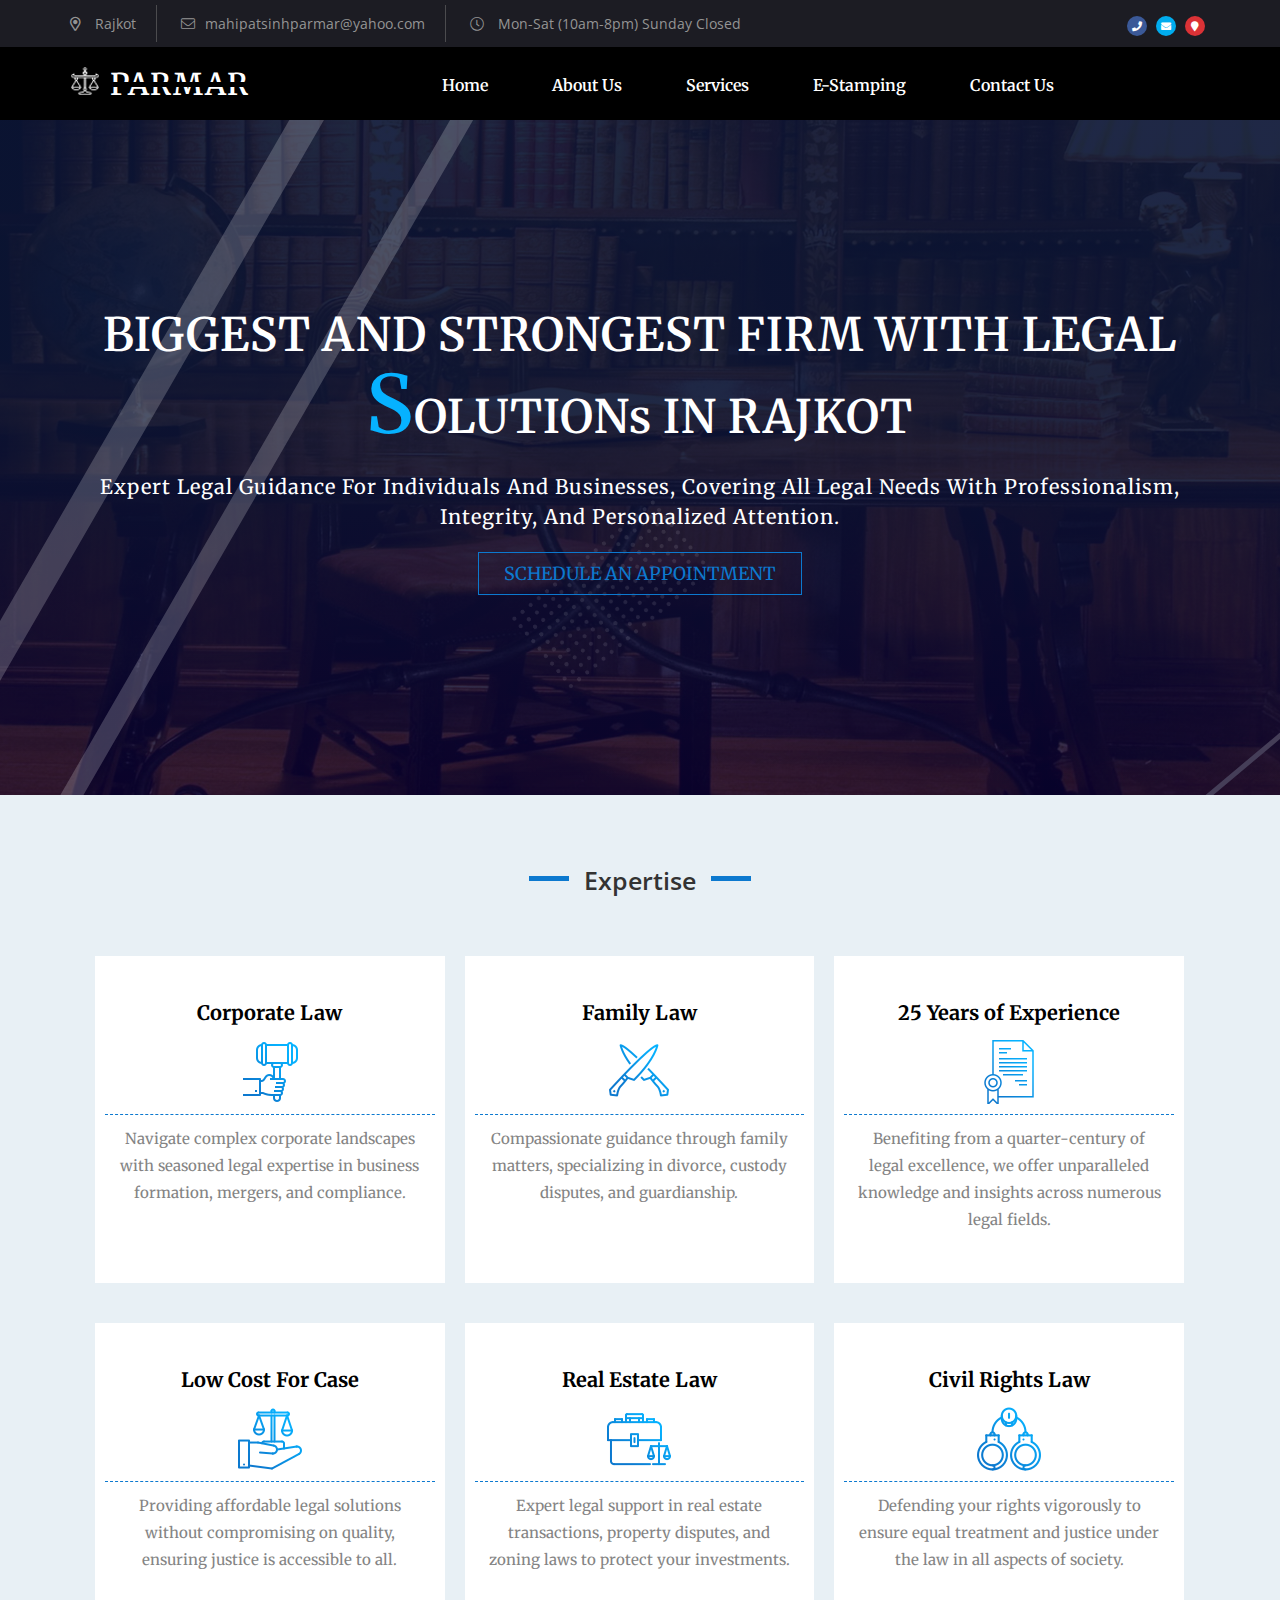
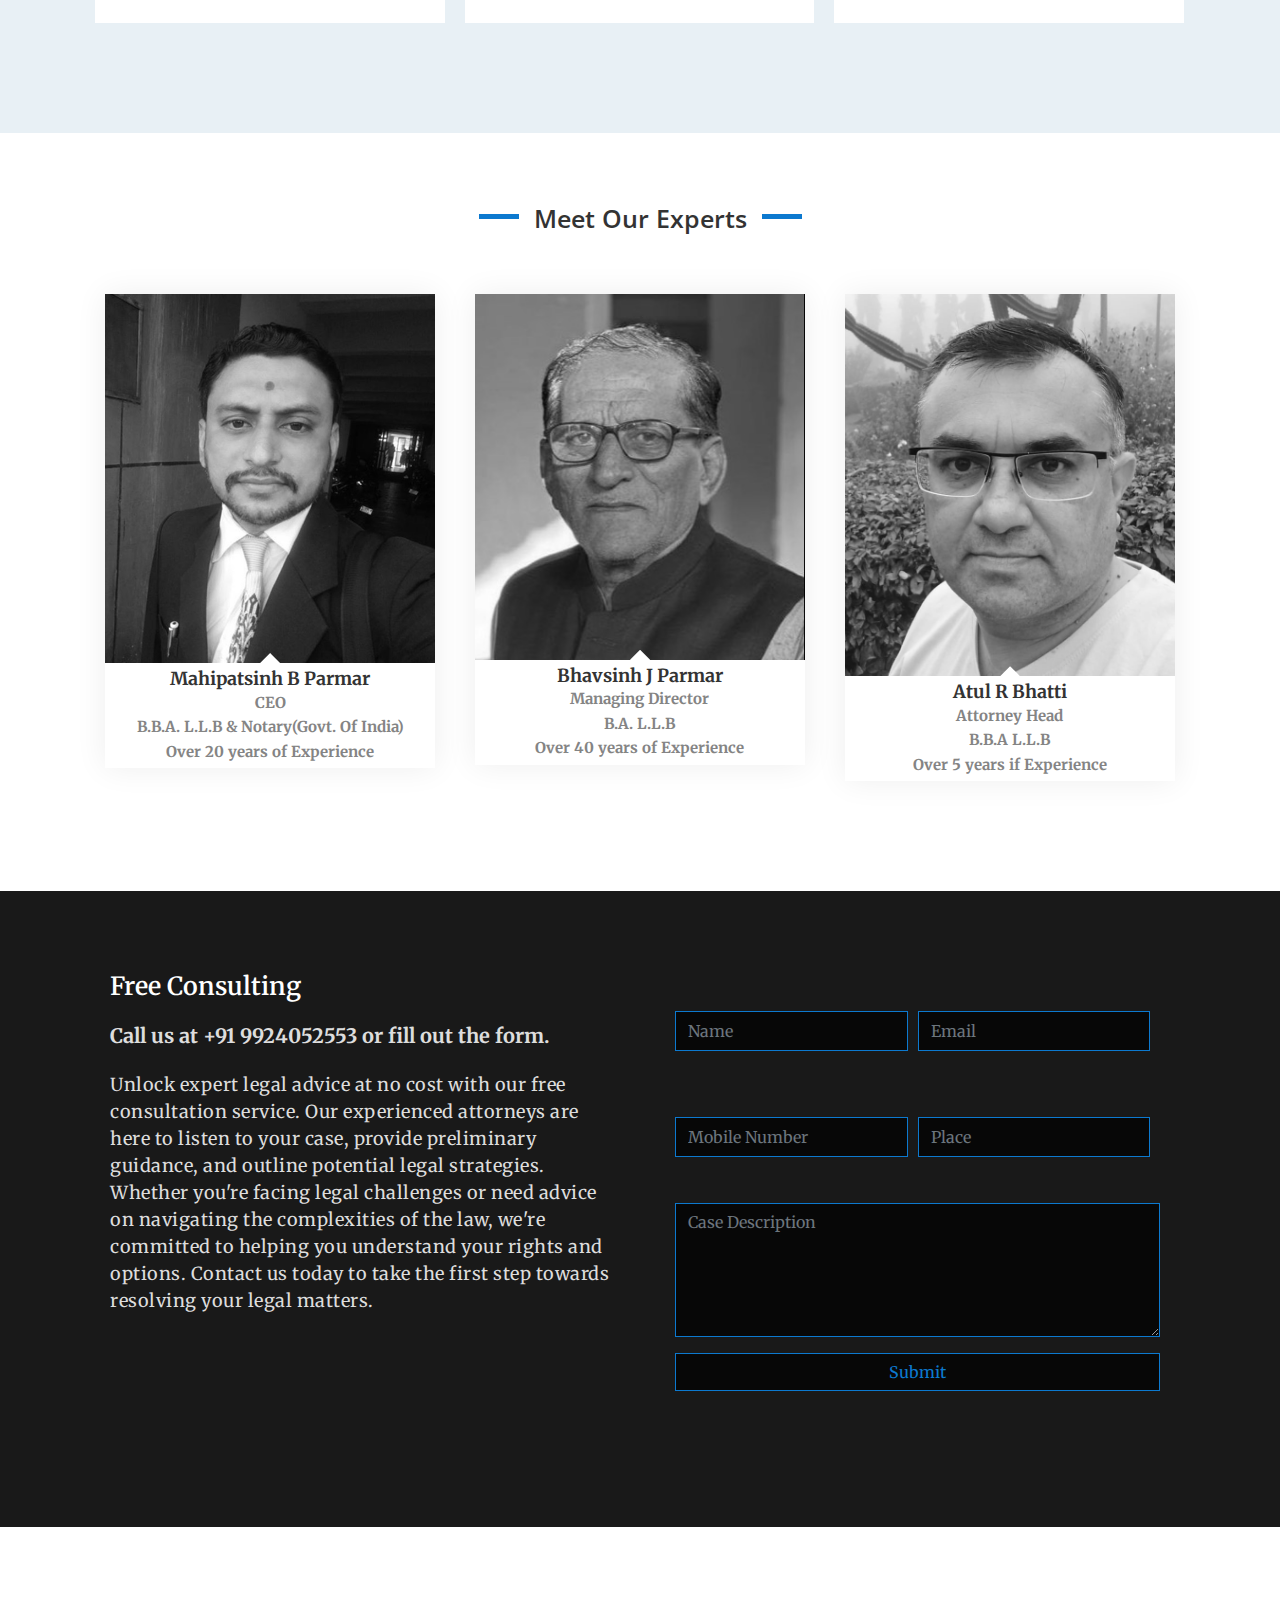
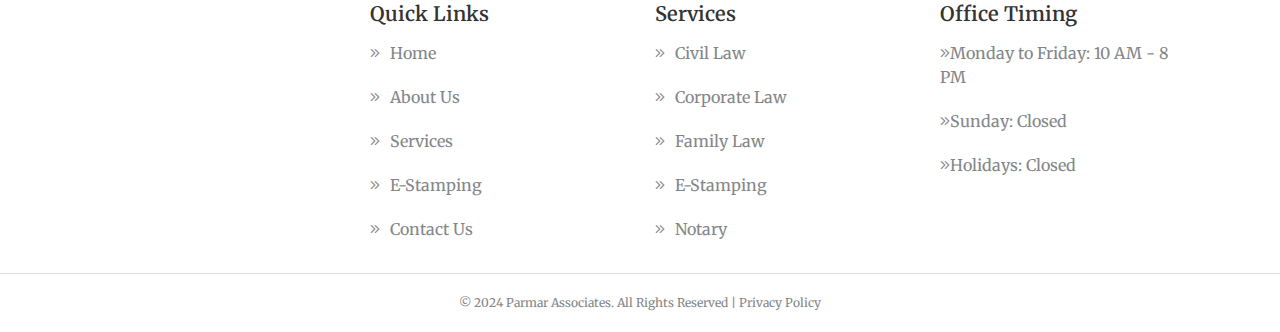
==== commit 65fa086c: "Complete Website" ====
--- a/bootstrap-lawyer-template-free-download/index.html
+++ b/bootstrap-lawyer-template-free-download/index.html
@@ -25,9 +25,9 @@
                         </ol>
                         <div class="top-social">
                             <ul>
-                                <li><a href="tel:+91 9924052553"><i class="fas fa-phone"></i></a></li> <!-- Updated for phone -->
-                                <li><a href="mailto:mahipatsinhparmar@yahoo.com"><i class="fas fa-envelope"></i></a></li>
-                                <li><a href="https://www.google.com/maps/dir//Accurate+Square,+ACCURATE+SQUARE,+Nr+ATUL+MOTORS,+Tagore+Rd,+GIDC+UdhyogNagar,+Bhakti+Nagar,+Rajkot,+Gujarat+360002,+India/@22.2834479,70.7929399,19z/data=!4m17!1m7!3m6!1s0x3959cbda35b90e2b:0x4c82ea617915c2b4!2sAccurate+Square!8m2!3d22.2834467!4d70.7935836!16s%2Fg%2F11fd486b8y!4m8!1m0!1m5!1m1!1s0x3959cbda35b90e2b:0x4c82ea617915c2b4!2m2!1d70.7935836!2d22.2834467!3e3?entry=ttu"> <i class="fa fa-map-marker" href=""></i> </a></li>
+                                <li><a href="tel:+91 9924052553"><i class="fas fa-phone" style="color: white !important;"></i></a></li> <!-- Updated for phone -->
+                                <li><a href="mailto:mahipatsinhparmar@yahoo.com"><i class="fas fa-envelope" style="color: white !important;"></i></a></li>
+                                <li><a href="https://www.google.com/maps/dir//Accurate+Square,+ACCURATE+SQUARE,+Nr+ATUL+MOTORS,+Tagore+Rd,+GIDC+UdhyogNagar,+Bhakti+Nagar,+Rajkot,+Gujarat+360002,+India/@22.2834479,70.7929399,19z/data=!4m17!1m7!3m6!1s0x3959cbda35b90e2b:0x4c82ea617915c2b4!2sAccurate+Square!8m2!3d22.2834467!4d70.7935836!16s%2Fg%2F11fd486b8y!4m8!1m0!1m5!1m1!1s0x3959cbda35b90e2b:0x4c82ea617915c2b4!2m2!1d70.7935836!2d22.2834467!3e3?entry=ttu"> <i class="fa fa-map-marker" href="" style="color: white !important;"></i> </a></li>
                             </ul>
                         </div>
                     </div>
@@ -50,7 +50,7 @@
                                     <li><a href="index.html">Home</a></li>
                                     <li><a href="about-us.html">About Us</a></li>
                                     <li><a href="services.html">Services</a></li>
-                                    <li><a href="blog.html">E-Stamping</a></li>
+                                    <li><a href="Notary.html">E-Stamping</a></li>
                                     <li><a href="contact-us.html">Contact us</a></li>
                                 </ul>
                             </div>
@@ -221,7 +221,7 @@
                             <div class="team-name">
                                 <h2>Mahipatsinh B Parmar</h2>
                                 <b>CEO</b><br>
-                                <b>B.A. L.L.B & Notary(Govt. Of India)</b><br>
+                                <b>B.B.A. L.L.B & Notary(Govt. Of India)</b><br>
                                 <b>Over 20 years of Experience</b>
                             </div>
                         </div>
@@ -260,8 +260,8 @@
                             </div>
                             <div class="team-name">
                                 <h2>Atul R Bhatti</h2>
-                                <b>Attorney</b><br>
-                                <b>B.COM L.L.B</b><br>
+                                <b>Attorney Head</b><br>
+                                <b>B.B.A L.L.B</b><br>
                                 <b>Over 5 years if Experience</b>
                             </div>
                         </div>
@@ -337,48 +337,7 @@
 
     
 
-    <section class="bg-05">
-        <div class="container">
-            <div class="row">
-                <div class="send-main">
-                    <div class="content-sen">
-                        <h2>DON'T MISS OUT</h2>
-                        <p>Sign up to receive updates on the latest information, upcoming time changes, and notifications about unexpected closures.</p>
-                    </div>
-                    <div class="end-buttons">
-                        <form id="signupform">
-                            <div class="input-group">
-                                <div class="input-group-prepend">
-                                    <span class="input-group-text">
-                                        <i class="fas fa-envelope"></i>
-                                    </span>
-                                </div>
-                                <input type="text" class="form-control" aria-label="" id="" placeholder="Enter Your Email" required>
-                                <div class="input-group-append">
-                                    <button class="btn sendbutton" id="emailInput" type="button">SUBMIT NOW</button>
-                                </div>
-                            </div>
-                        </form>
-                        <script>document.querySelector('.btn.sendbutton').addEventListener('click', function() {
-                            var emailInput = document.querySelector('input[type="text"].form-control');
-                            var emailPattern = /^[a-z0-9._%+-]+@[a-z0-9.-]+\.[a-z]{2,}$/;
-
-                            if(emailInput.value.match(emailPattern)) {
-                                alert("You have successfully signed up.");
-                                emailInput.value = ''; // Clear the input field
-                            } else {
-                                
-                            alert("You have successfully signed up.");
-                            this.reset;
-                            }
-                        });</script>
-                        <p>We don’t spam or share your email with others. We ensure complete confidentiality of your data and are 
-                            committed to serving information that is personalized and relevant to you.</p>
-                    </div>
-                </div>
-            </div>
-        </div>
-    </section>
+    
 
     <footer>
         <div class="container">
@@ -394,6 +353,7 @@
                             <li><a href="index.html"><i class="fal fa-angle-double-right"></i>Home</a></li>
                             <li><a href="about-us.html"><i class="fal fa-angle-double-right"></i>About Us</a></li>
                             <li><a href="services.html"><i class="fal fa-angle-double-right"></i>Services</a></li>
+                            <li><a href="Notary.html"><i class="fal fa-angle-double-right"></i>E-Stamping</a></li>
                             <li><a href="contact-us.html"><i class="fal fa-angle-double-right"></i>Contact Us</a></li>
                         </ol>
                     </div>
@@ -403,10 +363,10 @@
                         <h2>Services</h2>
                         <ol>
                             <li><a href="services.html"><i class="fal fa-angle-double-right"></i>Civil Law</a></li>
+                            <li><a href="services.html"><i class="fal fa-angle-double-right"></i>Corporate Law</a></li>
                             <li><a href="services.html"><i class="fal fa-angle-double-right"></i>Family Law</a></li>
-                            <li><a href="blog.html"><i class="fal fa-angle-double-right"></i>E-Stamping</a></li>
-                            <li><a href="blog.html"><i class="fal fa-angle-double-right"></i>Notary</a></li>
-                        </ol>
+                            <li><a href="Notary.html #E-Stamping"><i class="fal fa-angle-double-right"></i>E-Stamping</a></li>
+                            <li><a href="Notary.html #notary"><i class="fal fa-angle-double-right"></i>Notary</a></li>
                     </div>
                 </div>
                 <div class="col-lg-3 col-md-3 col-sm-6 col-6">
--- a/bootstrap-lawyer-template-free-download/assets/css/style.css
+++ b/bootstrap-lawyer-template-free-download/assets/css/style.css
@@ -7,6 +7,7 @@
   padding: 0px;
   font-family: 'Merriweather', serif; }
 
+  
 * {
   margin: 0px;
   padding: 0px;
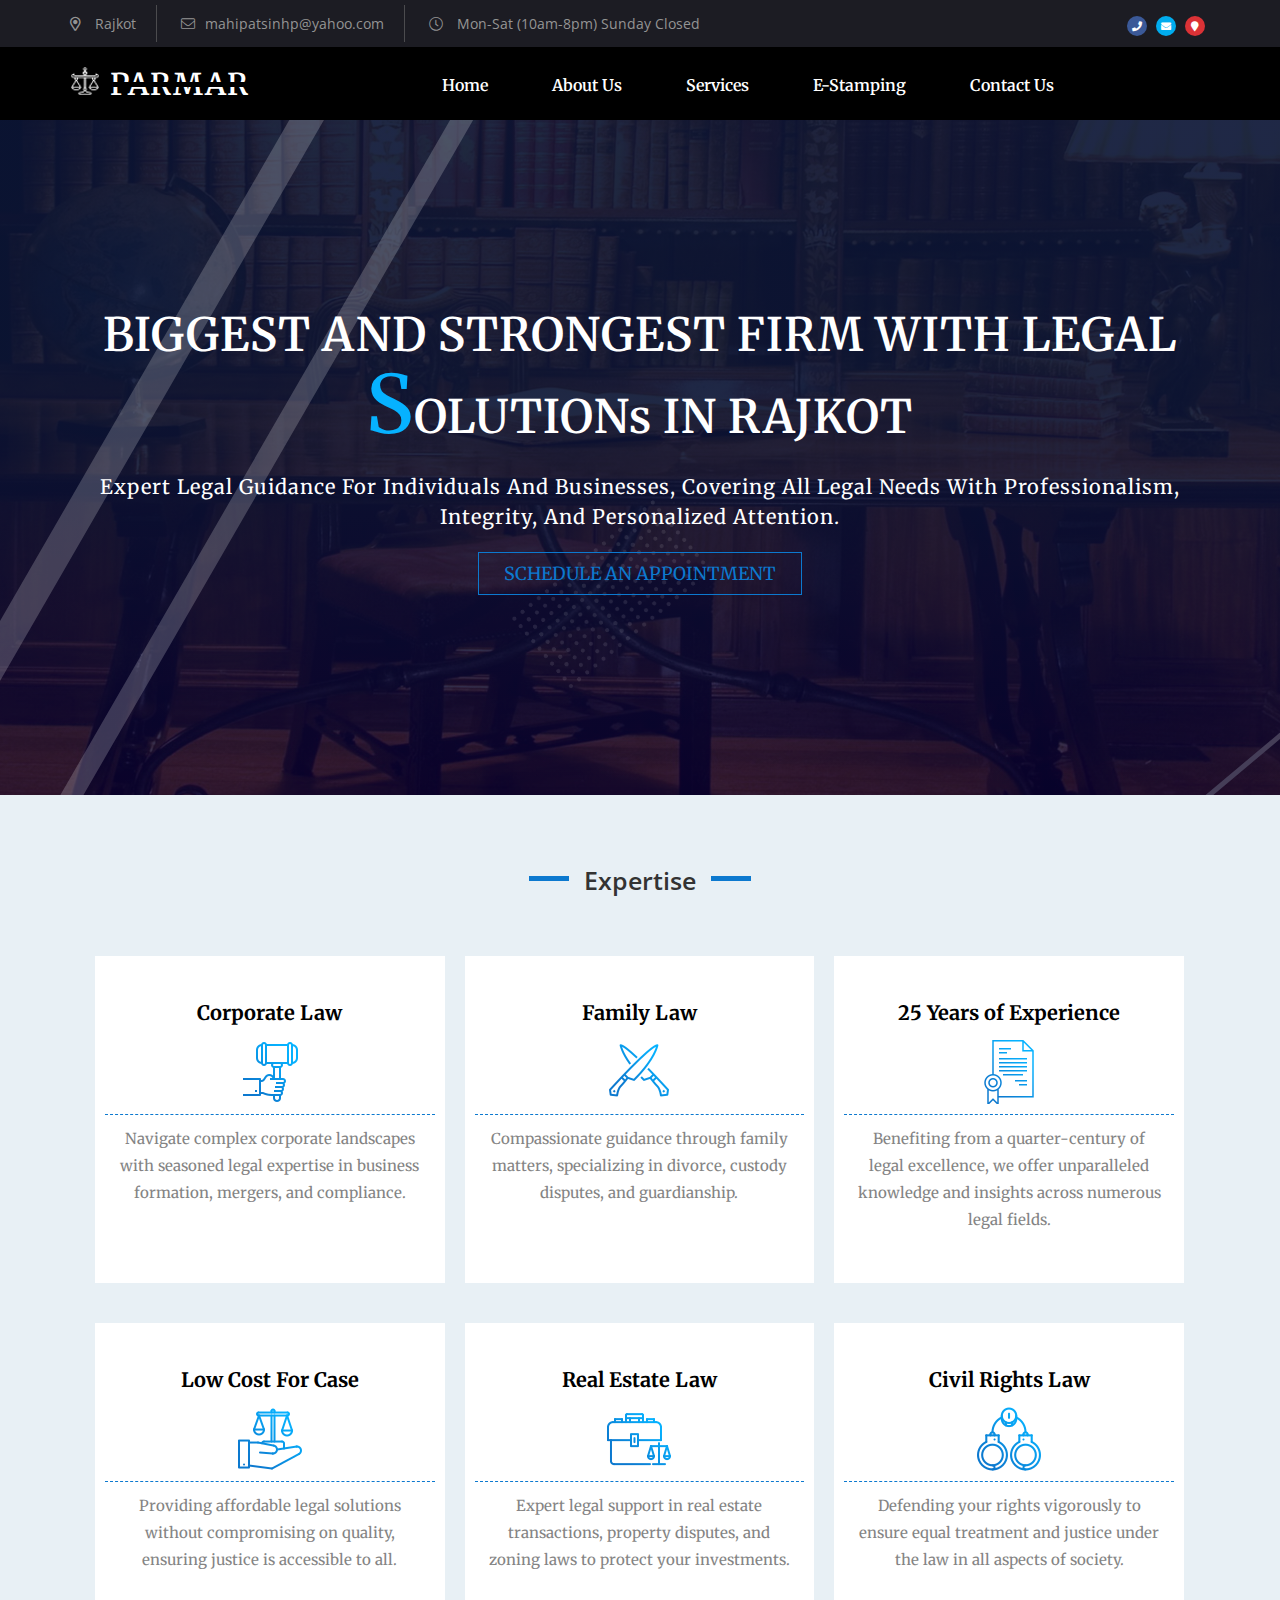
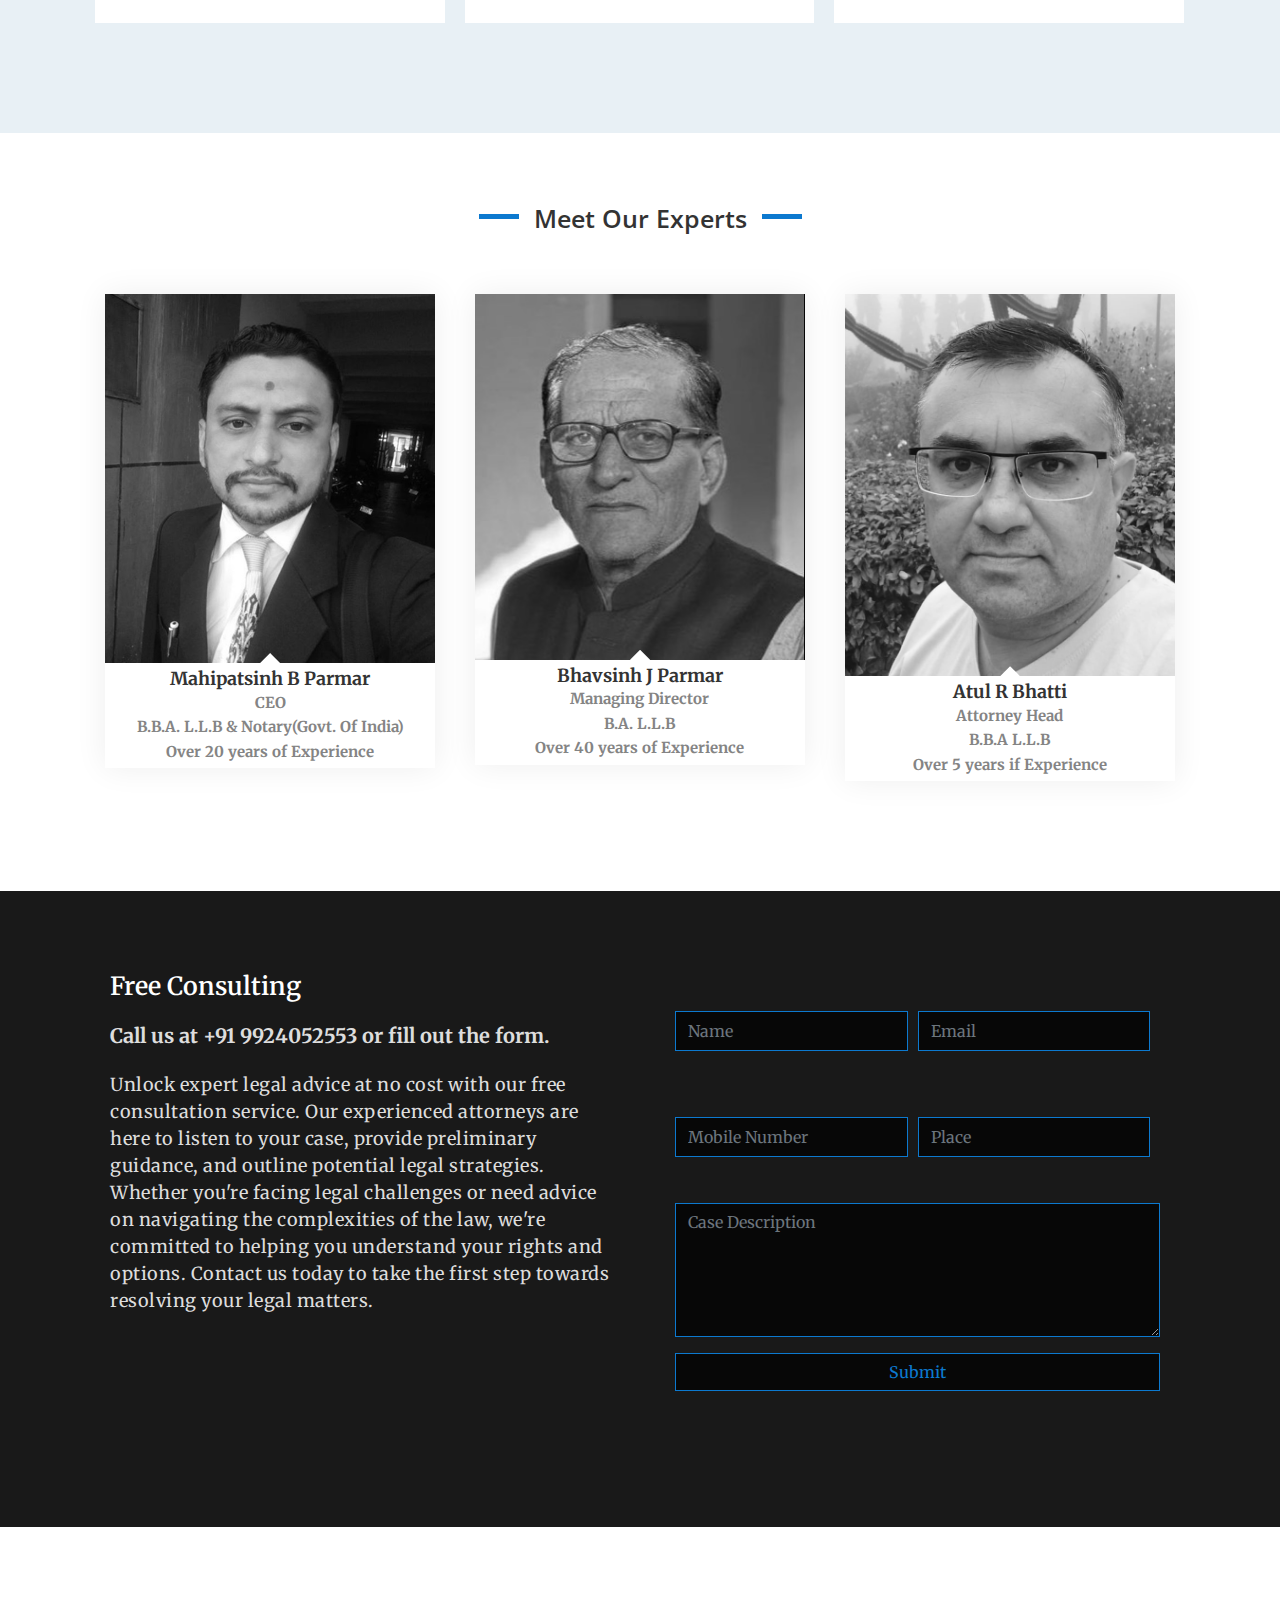
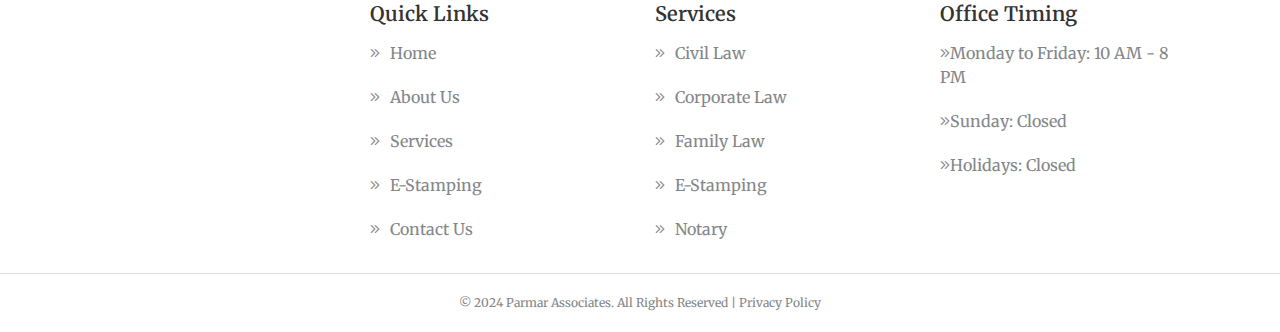
==== commit 57757f65: "change in mail address" ====
--- a/bootstrap-lawyer-template-free-download/index.html
+++ b/bootstrap-lawyer-template-free-download/index.html
@@ -20,13 +20,13 @@
                     <div class="top-use-sec">
                         <ol>
                             <li><i class="far fa-map-marker-alt"></i> Rajkot</li>
-                            <li><i class="fal fa-envelope"></i>mahipatsinhparmar@yahoo.com</li>
+                            <li><i class="fal fa-envelope"></i>mahipatsinhp@yahoo.com</li>
                             <li><i class="fal fa-clock"></i> Mon-Sat (10am-8pm) Sunday Closed</li>
                         </ol>
                         <div class="top-social">
                             <ul>
                                 <li><a href="tel:+91 9924052553"><i class="fas fa-phone" style="color: white !important;"></i></a></li> <!-- Updated for phone -->
-                                <li><a href="mailto:mahipatsinhparmar@yahoo.com"><i class="fas fa-envelope" style="color: white !important;"></i></a></li>
+                                <li><a href="mailto:mahipatsinhp@yahoo.com"><i class="fas fa-envelope" style="color: white !important;"></i></a></li>
                                 <li><a href="https://www.google.com/maps/dir//Accurate+Square,+ACCURATE+SQUARE,+Nr+ATUL+MOTORS,+Tagore+Rd,+GIDC+UdhyogNagar,+Bhakti+Nagar,+Rajkot,+Gujarat+360002,+India/@22.2834479,70.7929399,19z/data=!4m17!1m7!3m6!1s0x3959cbda35b90e2b:0x4c82ea617915c2b4!2sAccurate+Square!8m2!3d22.2834467!4d70.7935836!16s%2Fg%2F11fd486b8y!4m8!1m0!1m5!1m1!1s0x3959cbda35b90e2b:0x4c82ea617915c2b4!2m2!1d70.7935836!2d22.2834467!3e3?entry=ttu"> <i class="fa fa-map-marker" href="" style="color: white !important;"></i> </a></li>
                             </ul>
                         </div>
@@ -215,7 +215,7 @@
                             <div class="team-user-social">
                                 <ol>
                                     <li><a href="tel:+91 9924052553"><i class="fas fa-phone" style="color: white;" important></i></a></li> <!-- Updated for phone -->
-                                    <li><a href="mailto:mahipatsinhparmar@yahoo.com"><i class="fas fa-envelope" style="color: white;" important></i></a></li>
+                                    <li><a href="mailto:mahipatsinhp@yahoo.com"><i class="fas fa-envelope" style="color: white;" important></i></a></li>
                                 </ol>
                             </div>
                             <div class="team-name">
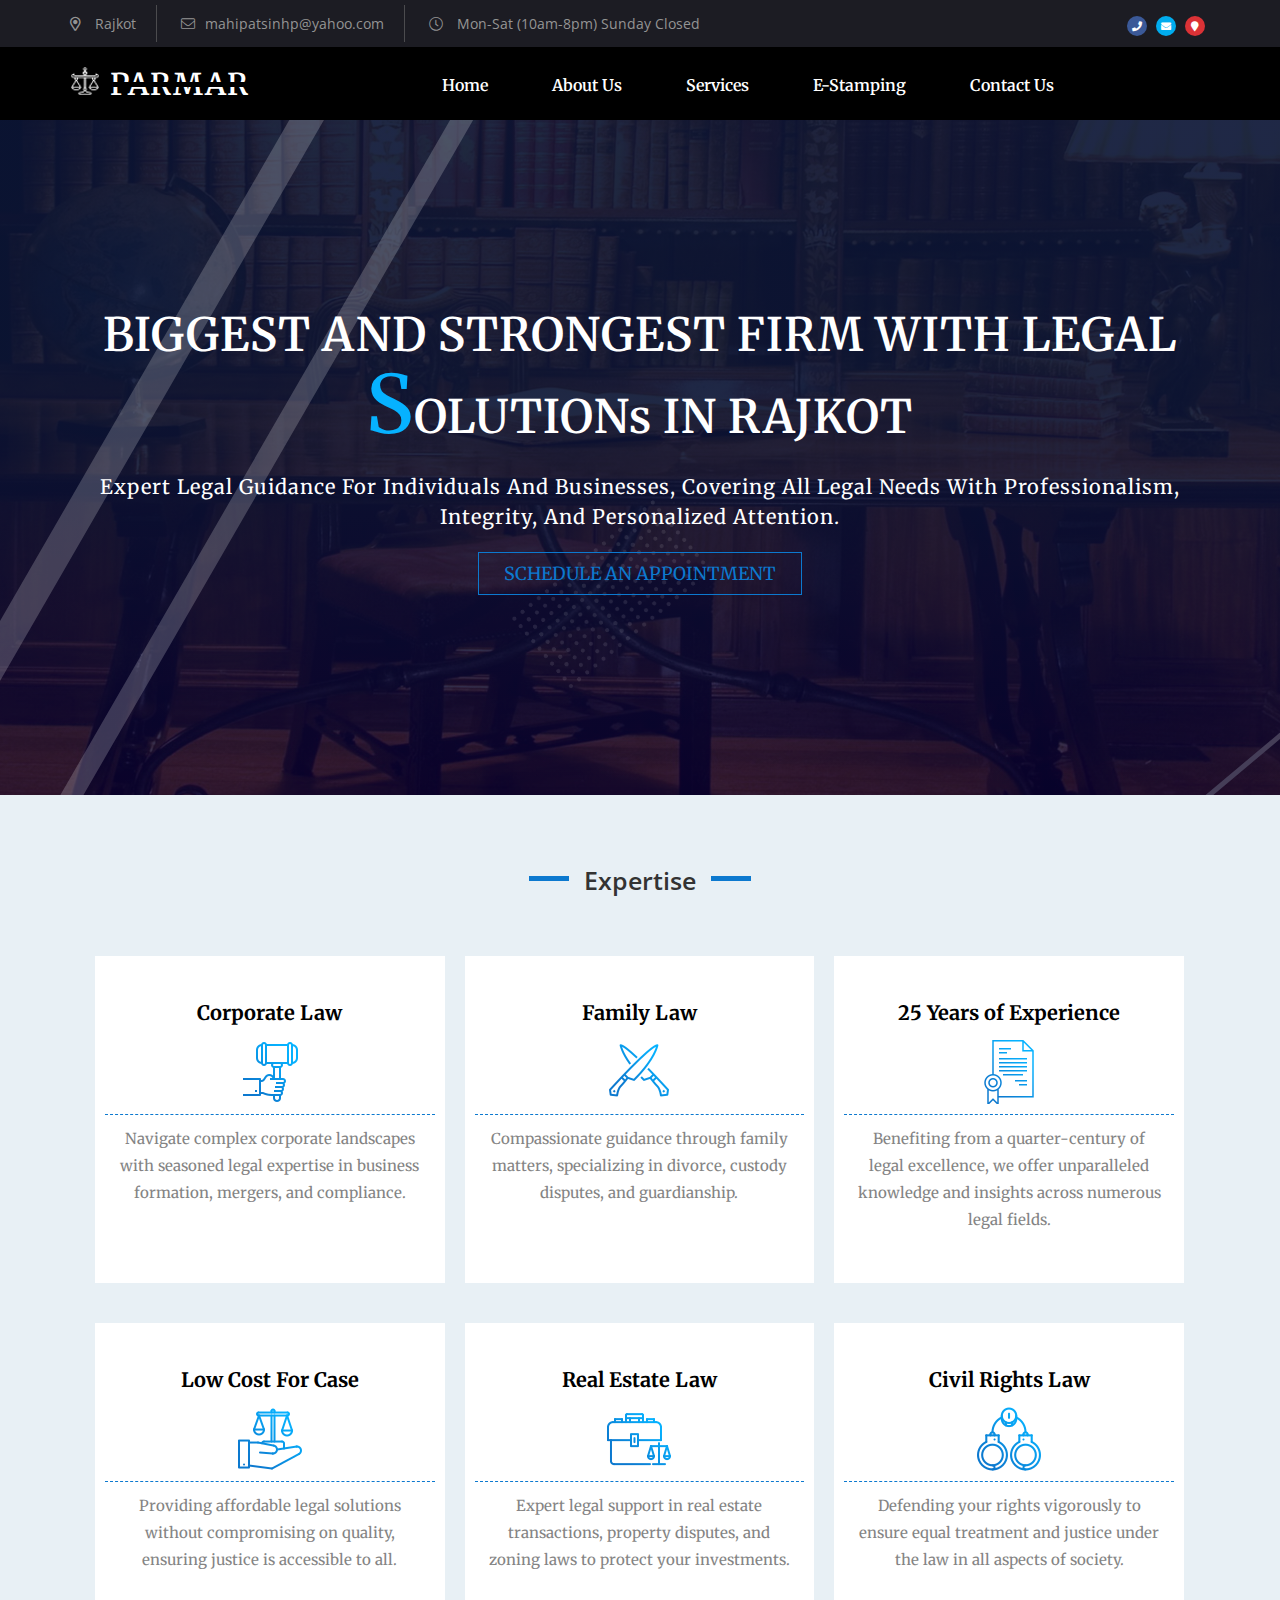
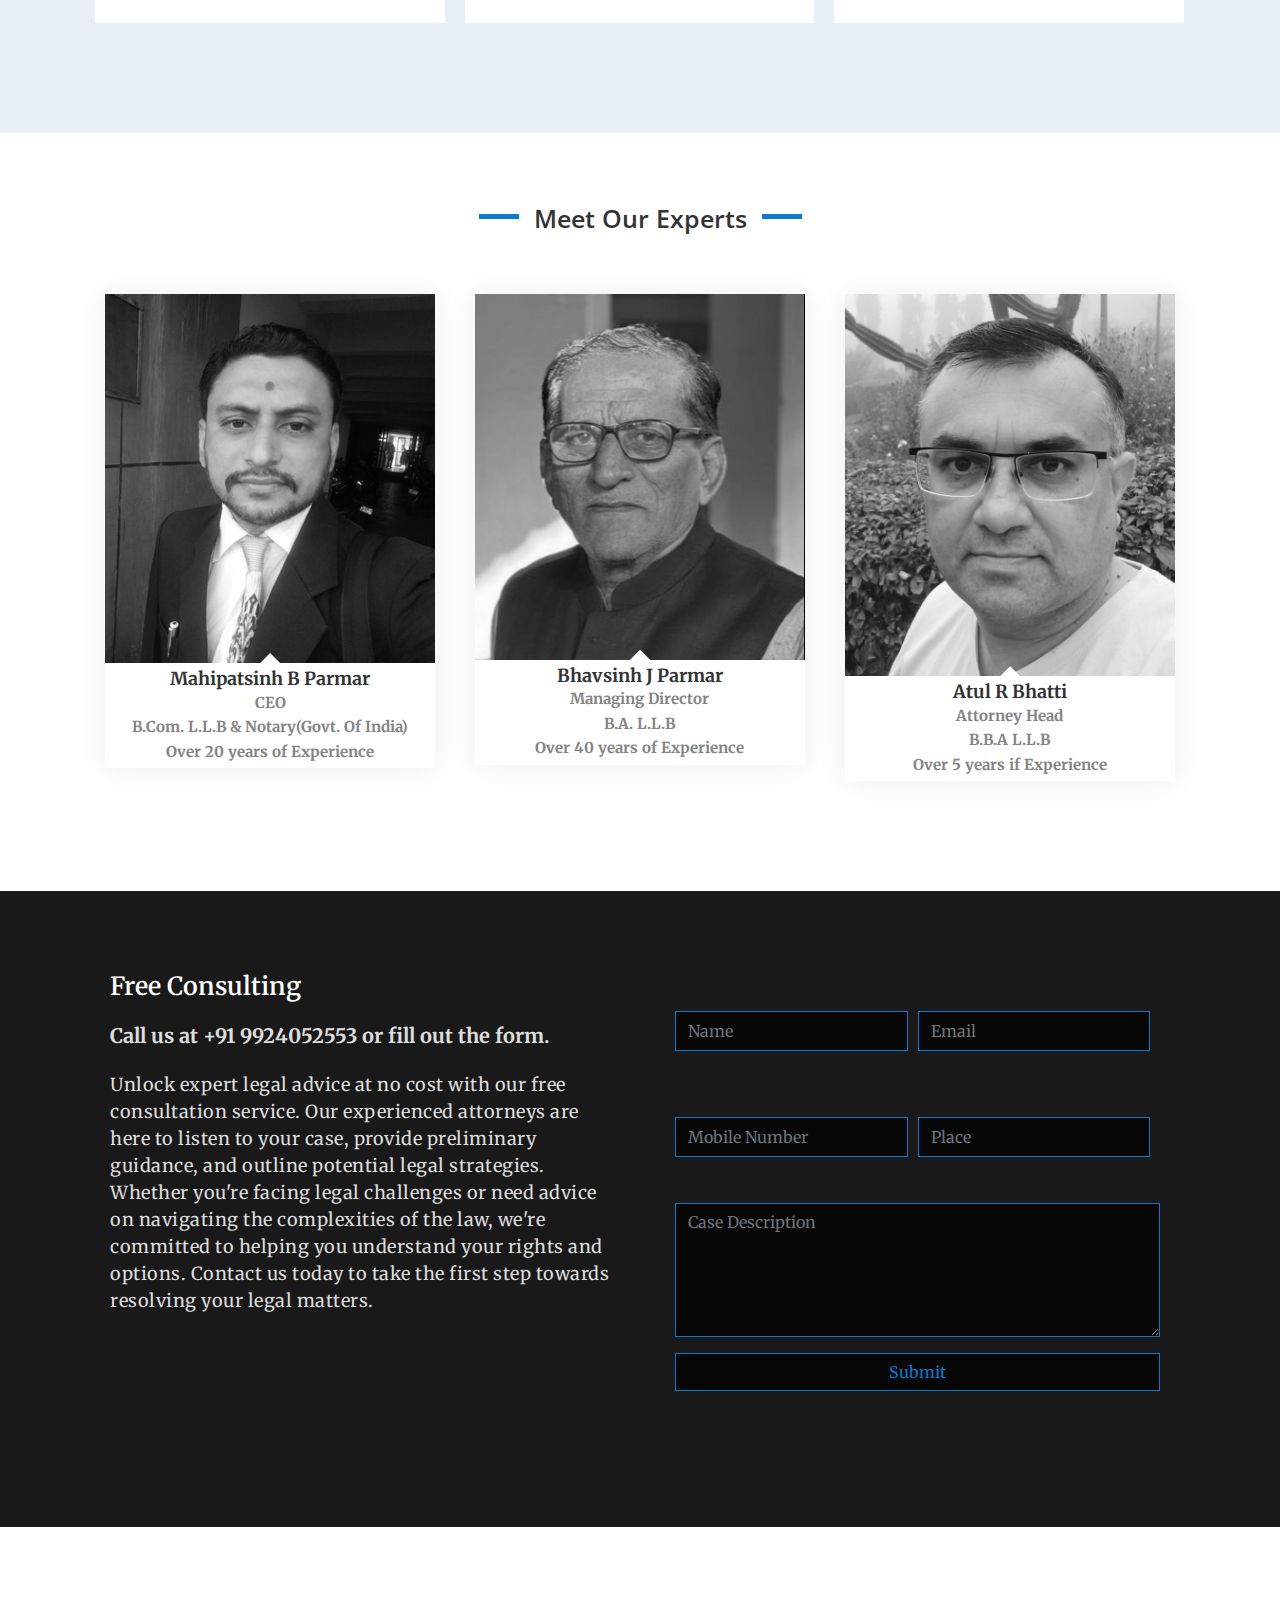
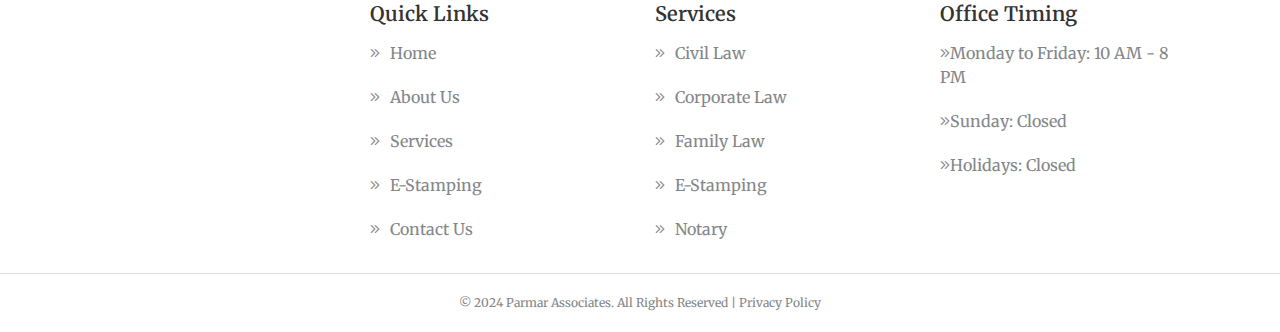
==== commit 947353b1: "minor change" ====
--- a/bootstrap-lawyer-template-free-download/index.html
+++ b/bootstrap-lawyer-template-free-download/index.html
@@ -221,7 +221,7 @@
                             <div class="team-name">
                                 <h2>Mahipatsinh B Parmar</h2>
                                 <b>CEO</b><br>
-                                <b>B.B.A. L.L.B & Notary(Govt. Of India)</b><br>
+                                <b>B.Com. L.L.B & Notary(Govt. Of India)</b><br>
                                 <b>Over 20 years of Experience</b>
                             </div>
                         </div>
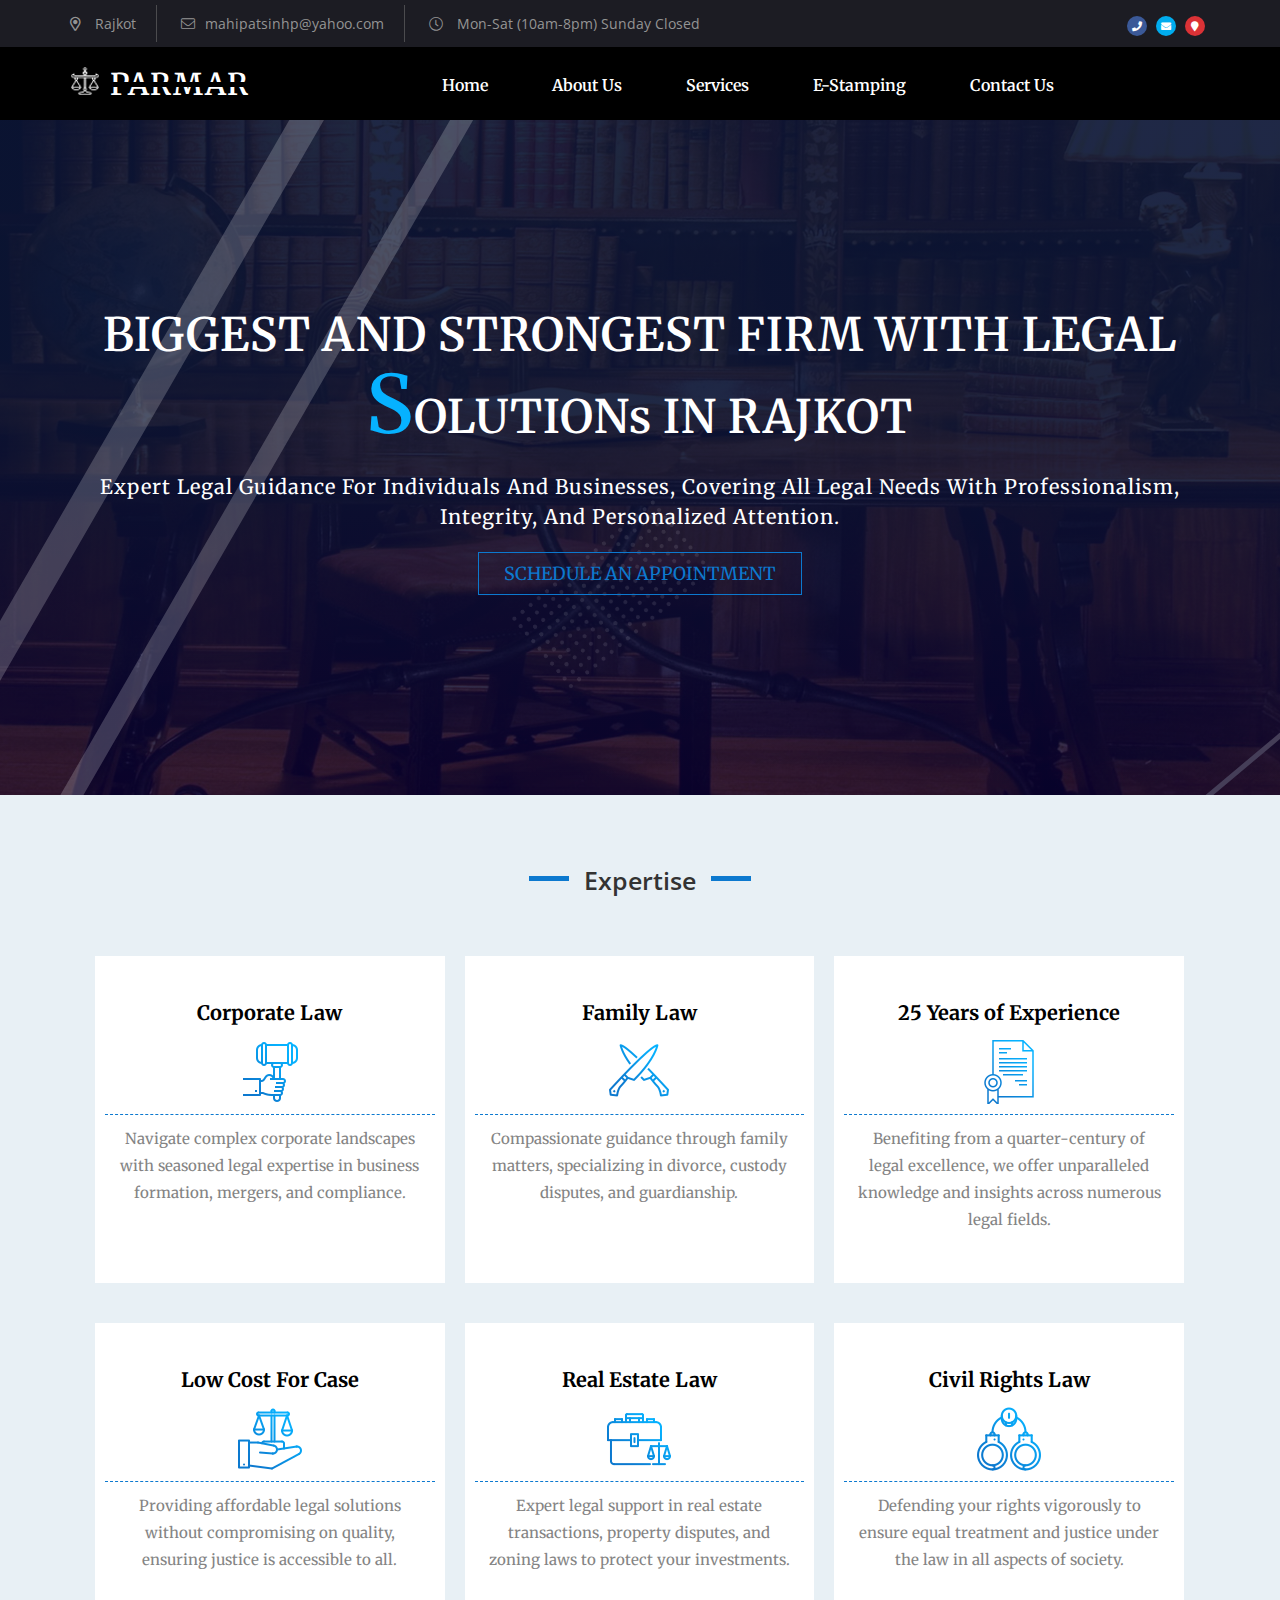
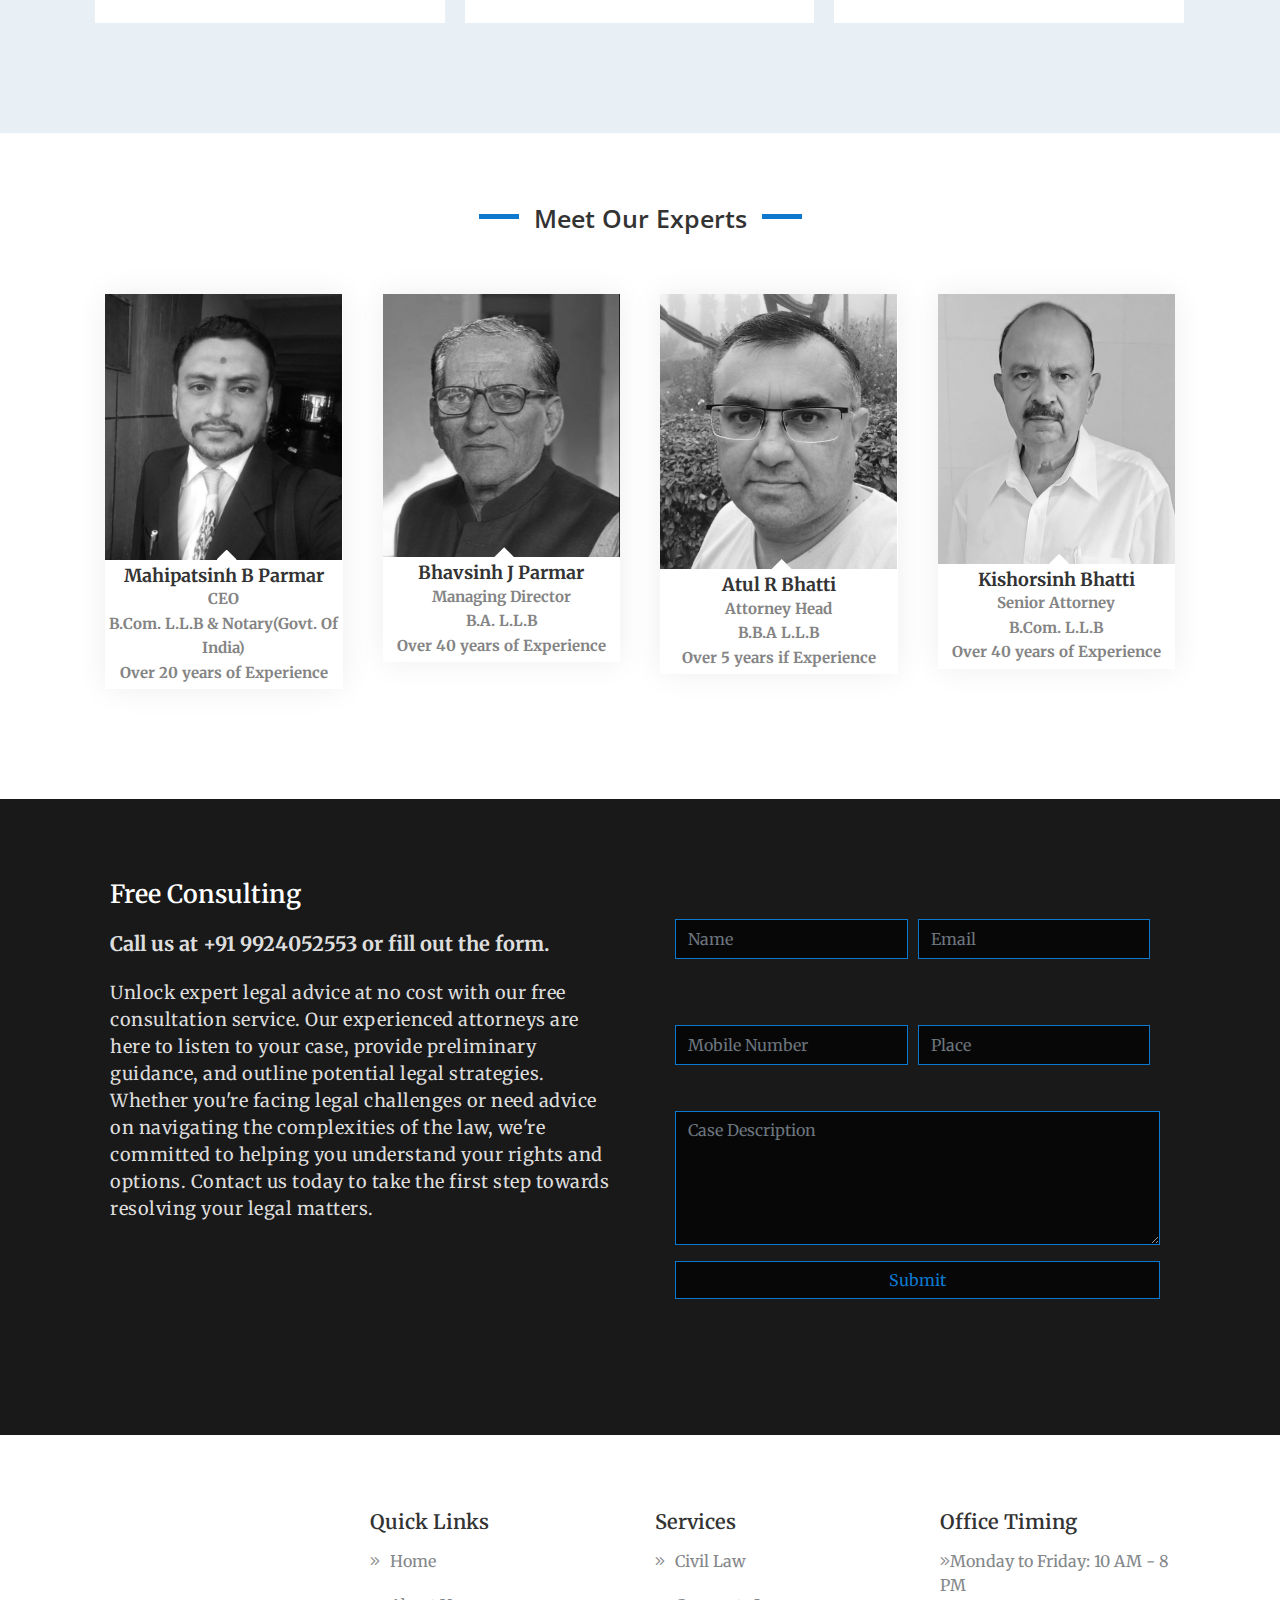
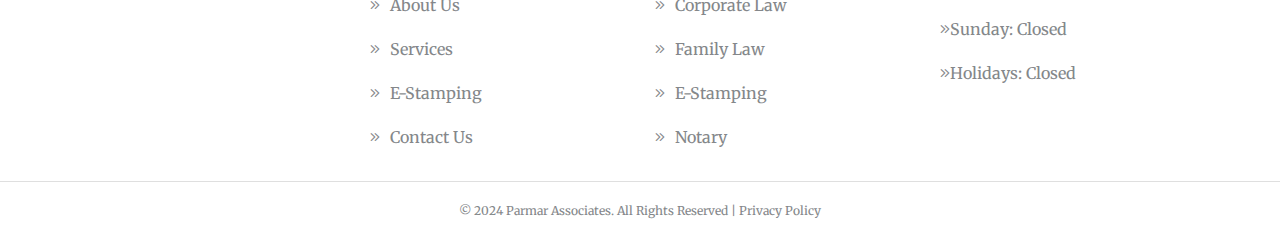
==== commit a8b3fda0: "attorney addition" ====
--- a/bootstrap-lawyer-template-free-download/index.html
+++ b/bootstrap-lawyer-template-free-download/index.html
@@ -199,6 +199,7 @@
         </div>
     </section>
 
+    
     <section class="bg-02">
         <div class="container">
             <div class="row">
@@ -263,6 +264,25 @@
                                 <b>Attorney Head</b><br>
                                 <b>B.B.A L.L.B</b><br>
                                 <b>Over 5 years if Experience</b>
+                            </div>
+                        </div>
+                    </div>
+                    <div class="team-setup">
+                        <div class="team-items">
+                            <div class="team-user">
+                                <img src="assets/images/team/attorney-4.jpg">
+                            </div>
+                            <div class="team-user-social">
+                                <ol>
+                                    <li><a href="tel:+91 9824416217"><i class="fas fa-phone" style="color: white;" important></i></a></li> <!-- Updated for phone -->
+                                    <li><a href="mailto:bhavsinhjparmar@gmail.com"><i class="fas fa-envelope" style="color: white;" important></i></a></li>
+                                </ol>
+                            </div>
+                            <div class="team-name">
+                                <h2>Kishorsinh Bhatti</h2>
+                                <b>Senior Attorney</b><br>
+                                <b>B.Com. L.L.B</b><br>
+                                <b>Over 40 years of Experience</b>
                             </div>
                         </div>
                     </div>
--- a/bootstrap-lawyer-template-free-download/assets/css/style.css
+++ b/bootstrap-lawyer-template-free-download/assets/css/style.css
@@ -36,7 +36,7 @@
 
 a:hover {
   text-decoration: none; }
-  #learnMoreBtn1, #learnMoreBtn2, #learnMoreBtn3 {
+  #learnMoreBtn1, #learnMoreBtn2, #learnMoreBtn3, #learnMoreBtn4 {
     cursor: pointer; /* Ensures the hand cursor appears on hover */
     padding: 10px;
     background-color: #007bff; /* Bootstrap primary blue for consistency */
@@ -46,7 +46,7 @@
     transition: background-color 0.3s ease; /* Smooth transition for hover effect */
   }
   
-  #learnMoreBtn1:hover, #learnMoreBtn2:hover, #learnMoreBtn3:hover {
+  #learnMoreBtn1:hover, #learnMoreBtn2:hover, #learnMoreBtn3:hover, #learnMoreBtn4:hover {
     background-color: #0056b3; /* Darker shade of blue on hover for feedback */
   }
 
@@ -620,7 +620,7 @@
 .bg-02 .main-team-card .team-setup {
     margin: 0 10px 20px; /* Adjust margins for spacing */
     padding: 10px;
-    width: calc(33.333% - 20px); /* Adjust width to fit three items per row, accounting for margin */
+    width: calc(25% - 20px); /* Adjust width to fit three items per row, accounting for margin */
     box-sizing: border-box; /* Include padding and border in the element's total width and height */
 }
 
